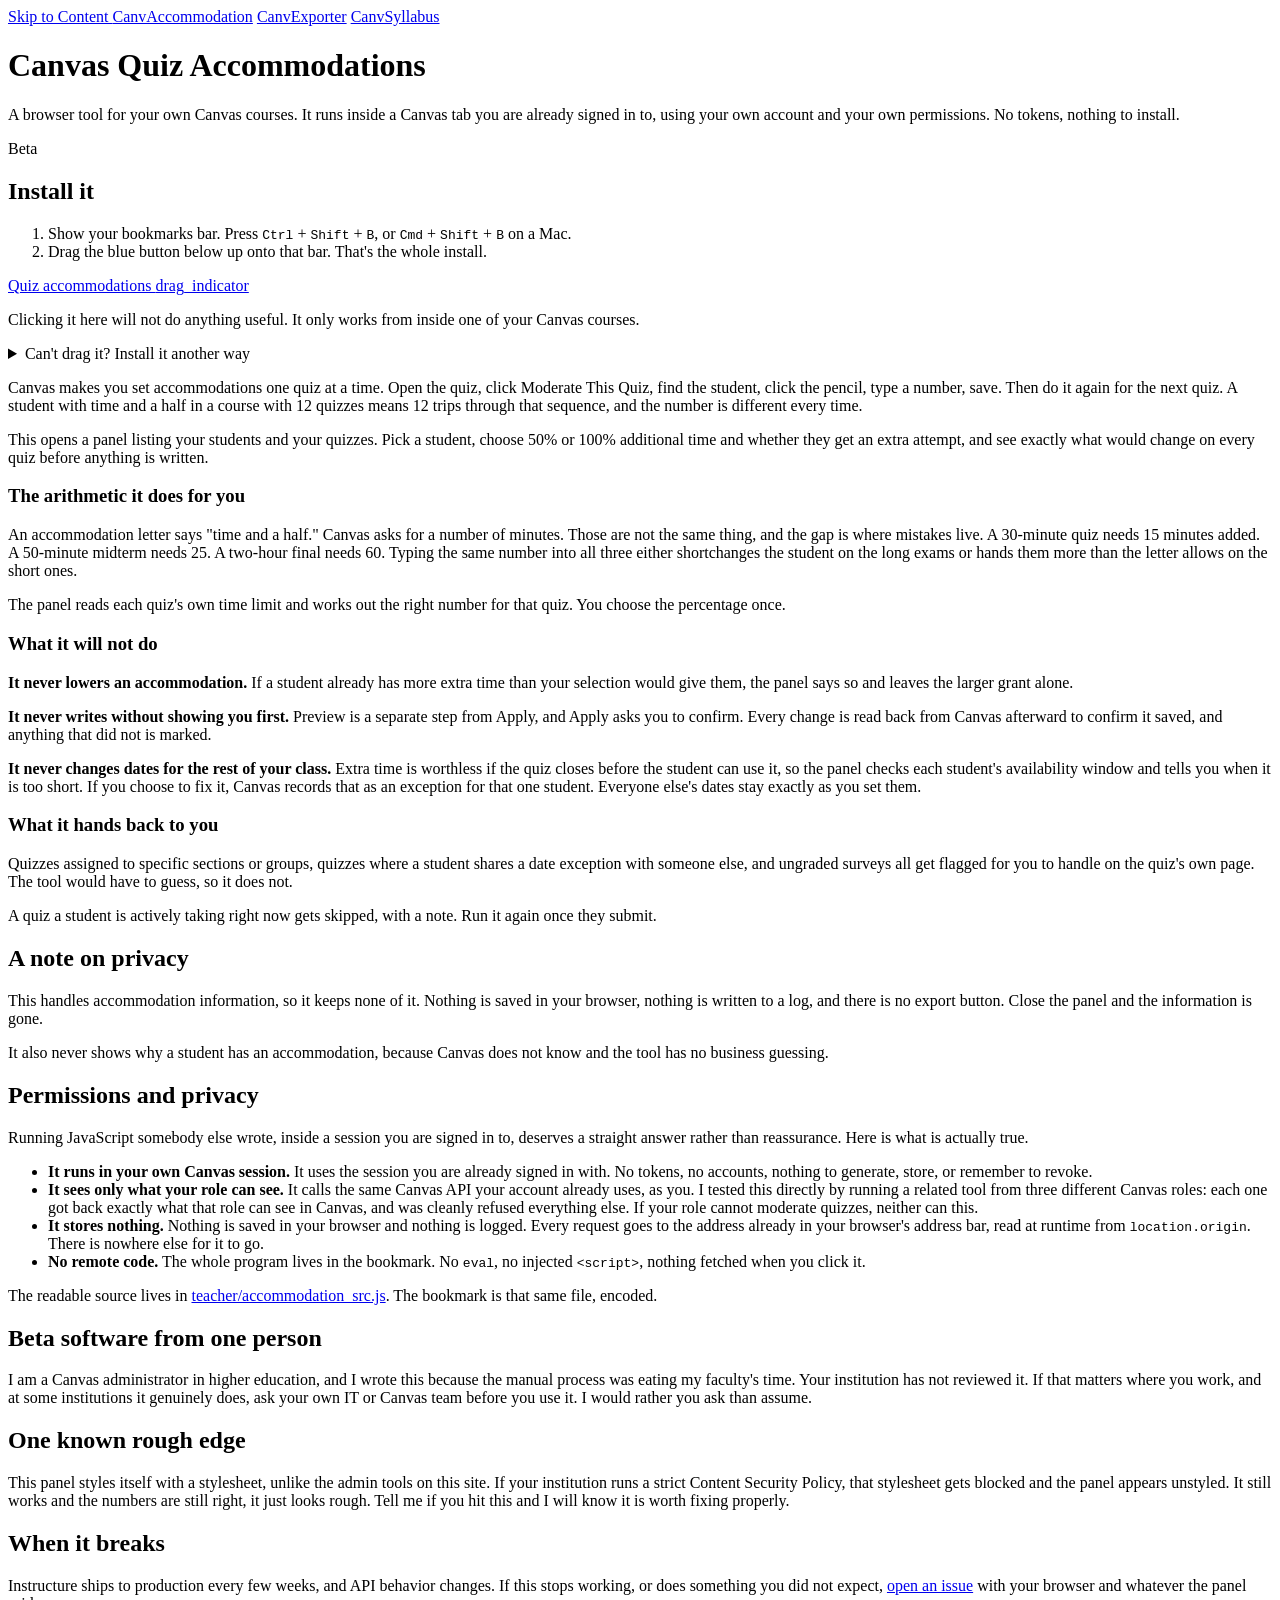
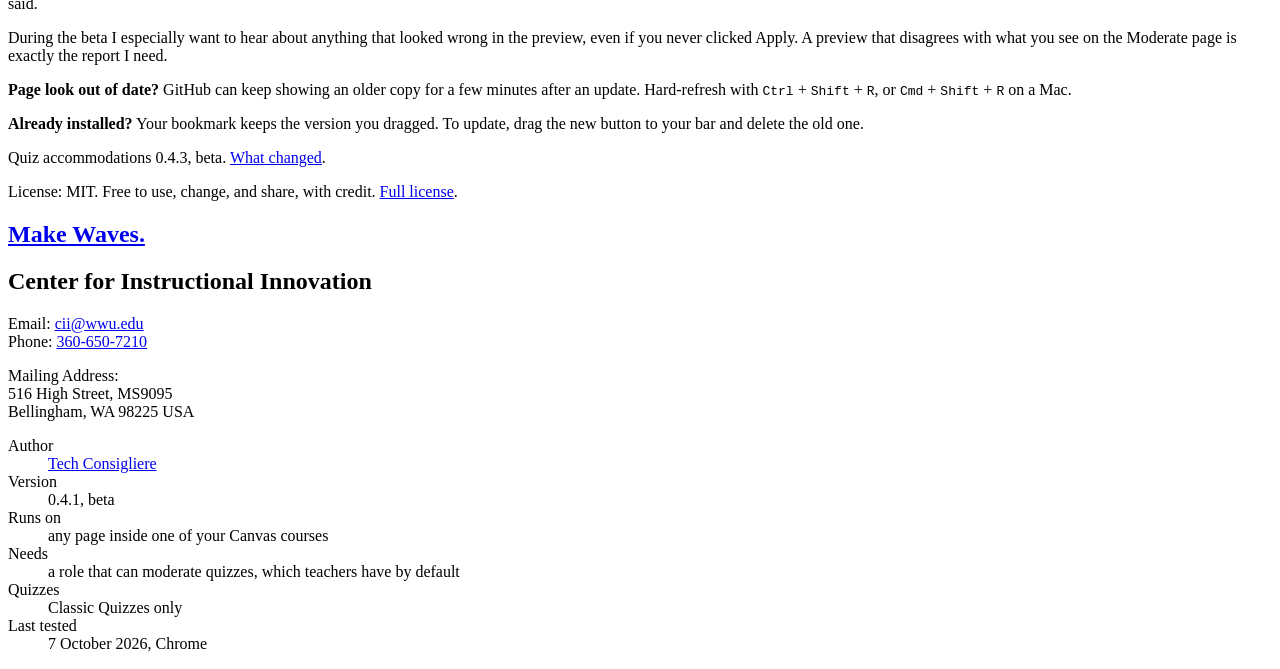
==== index.html @ b80ee455 "update draggable link styles" ====
<!doctype html>
<html lang="en">
<head>
  <meta charset="utf-8">
  <meta name="viewport" content="width=device-width, initial-scale=1">
  <title>Canvas quiz accommodations</title>
  <meta name="description" content="Small browser tools for your own Canvas courses. Your account, your permissions, no tokens, nothing to install.">
  
</head>
<body>
  <header>
    <a href="#main-content" class="skip-link"><span class="skip-link-text">Skip to Content </span></a>
    
    <wwu-header sitename="Canvas Tool" sitename-link='https://canvastools.wwu.edu'></wwu-header>
    <wwu-main-nav>      
      <a href="https://canvastools.wwu.edu/CanvAccomodation">CanvAccommodation</a>              
      <a href="https://canvastools.wwu.edu/Exporter">CanvExporter</a>          
      <a href="https://canvastools.wwu.edu/Syllabus">CanvSyllabus</a>     
    </wwu-main-nav>
  </header>
  
  <main id="main-content" class="page-content">
    <div class="region-wrapper">
      <div class="layout layout--onecol">
        <div class="layout__region layout__region--content">
          <h1 class="text-align-center">Canvas Quiz Accommodations</h1>
          <p>A browser tool for your own Canvas courses. It runs inside a Canvas tab you are already signed in to, using your own account and your own permissions. No tokens, nothing to install.</p>
          <div class="taxonomy-terms standard-margin--bottom"><span class="taxonomy-term">Beta</span></div>
          
          <h2>Install it</h2>
          
          <div class="lightest-blue-bg standard-padding double-margin--top" id="install">
            <ol>
              <li>Show your bookmarks bar. Press <kbd>Ctrl</kbd> + <kbd>Shift</kbd> + <kbd>B</kbd>, or <kbd>Cmd</kbd> + <kbd>Shift</kbd> + <kbd>B</kbd> on a Mac.</li>
              <li>Drag the blue button below up onto that bar. That's the whole install.</li>
            </ol>
            <!-- TC:BOOKMARKLET src="teacher/accommodation.bookmarklet.txt" label="Quiz accommodations" -->
            <a class="cta with-icon" href="javascript:/*%0A%20*%20Quiz%20Accommodations%20for%20Canvas%20Classic%20Quizzes,%20v0.4%0A%20*%20techconsigliere%0A%20*%0A%20*%20Run%20from%20any%20page%20inside%20a%20Canvas%20course.%20It%20uses%20the%20signed-in%20user%27s%20own%0A%20*%20session%20and%20permissions.%20It%20reads%20the%20course%27s%20quizzes,%20the%20student%20roster,%0A%20*%20existing%20quiz%20extensions,%20and%20date%20overrides;%20previews%20what%20the%20chosen%0A%20*%20accommodations%20would%20change;%20and,%20only%20after%20the%20instructor%20confirms,%20writes%0A%20*%20those%20changes%20to%20Canvas%20and%20re-reads%20them%20to%20verify.%0A%20*%0A%20*%20Extensions%20are%20only%20ever%20raised,%20never%20reduced%20or%20removed.%20Where%20a%20quiz%27s%0A%20*%20availability%20window%20is%20too%20short%20for%20a%20student%27s%20accommodated%20time,%20the%0A%20*%20instructor%20can%20opt%20in%20to%20an%20individual%20date%20override%20for%20that%20student;%20the%0A%20*%20quiz%27s%20dates%20for%20the%20rest%20of%20the%20class%20never%20change.%0A%20*%0A%20*%20It%20stores%20nothing%20in%20the%20browser%20and%20sends%20nothing%20anywhere%20except%20the%0A%20*%20Canvas%20host%20it%20runs%20on.%0A%20*%0A%20*%20v0.4%0A%20*%20%20-%20Roster%20includes%20invited%20students%20%28enrolled%20but%20not%20yet%20accepted%29,%20who%20are%0A%20*%20%20%20%20most%20of%20the%20roster%20in%20week%20one,%20which%20is%20exactly%20when%20accommodation%0A%20*%20%20%20%20letters%20arrive.%20Their%20rows%20are%20tagged.%0A%20*%20%20-%20A%20403%20from%20a%20tripped%20rate%20limiter%20no%20longer%20reports%20itself%20as%20a%0A%20*%20%20%20%20permissions%20problem.%20The%20tool%20backs%20off,%20retries,%20and%20says%20which%20it%20was.%0A%20*/%0A%28%28%29%20=%3E%20%7B%0A%20%20%27use%20strict%27;%0A%0A%20%20const%20TOOL_ID%20=%20%27qacc-tool%27;%0A%20%20const%20VERSION%20=%20%270.4.3%27;%0A%20%20const%20HOME%20=%20%27https://techconsigliere.github.io/CanvAccommodation/%27;%0A%20%20const%20CONCURRENCY%20=%203;%20%20%20%20%20%20%20%20//%20reads%20in%20flight%20at%20once%20while%20loading%0A%20%20const%20RATE_FLOOR%20=%20150;%20%20%20%20%20%20%20//%20pause%20briefly%20when%20X-Rate-Limit-Remaining%20drops%20below%20this%0A%20%20const%20RATE_RETRIES%20=%203;%20%20%20%20%20%20%20//%20retries%20after%20a%20rate-limit%20refusal%0A%20%20const%20RATE_BACKOFF%20=%202000;%20%20%20%20//%20ms,%20multiplied%20by%20the%20attempt%20number%0A%0A%20%20//%20Running%20the%20bookmarklet%20a%20second%20time%20closes%20the%20panel.%0A%20%20const%20alreadyOpen%20=%20document.getElementById%28TOOL_ID%29;%0A%20%20if%20%28alreadyOpen%29%20%7B%20alreadyOpen.remove%28%29;%20return;%20%7D%0A%0A%20%20const%20match%20=%20location.pathname.match%28/%5E%5C/courses%5C/%28%5Cd+%29/%29;%0A%20%20if%20%28!match%29%20%7B%0A%20%20%20%20alert%28%27Quiz%20Accommodations:%20open%20a%20page%20inside%20a%20Canvas%20course,%20then%20run%20it%20again.%27%29;%0A%20%20%20%20return;%0A%20%20%7D%0A%20%20const%20courseId%20=%20match%5B1%5D;%0A%20%20const%20previousFocus%20=%20document.activeElement;%0A%0A%20%20//%20The%20access%20center%27s%20criteria.%20Extra%20time%20is%20one%20choice;%20the%20extra%20attempt%20is%20independent.%0A%20%20const%20TIME_PRESETS%20=%20%7B%0A%20%20%20%20none:%20%7B%20label:%20%27No%20extra%20time%27,%20%20%20%20%20%20%20%20extra:%20%28%29%20=%3E%200%20%7D,%0A%20%20%20%20p50:%20%20%7B%20label:%20%2750%25%20additional%20time%27,%20%20extra:%20%28limit%29%20=%3E%20Math.ceil%28limit%20*%200.5%29%20%7D,%0A%20%20%20%20p100:%20%7B%20label:%20%27100%25%20additional%20time%27,%20extra:%20%28limit%29%20=%3E%20limit%20%7D,%0A%20%20%7D;%0A%0A%20%20const%20TYPE_LABELS%20=%20%7B%0A%20%20%20%20practice_quiz:%20%27Practice%20quiz%27,%0A%20%20%20%20graded_survey:%20%27Graded%20survey%27,%0A%20%20%20%20survey:%20%27Ungraded%20survey%27,%0A%20%20%7D;%0A%0A%20%20const%20ACTION_TEXT%20=%20%7B%0A%20%20%20%20write:%20%27would%20write%27,%0A%20%20%20%20ok:%20%27already%20set%27,%0A%20%20%20%20kept:%20%27larger%20existing%20grant%20kept%27,%0A%20%20%7D;%0A%0A%20%20//%20How%20the%20instructor%20can%20resolve%20a%20window%20that%27s%20too%20short,%20for%20one%20student%20only.%0A%20%20const%20DATE_FIX_LABELS%20=%20%7B%0A%20%20%20%20none:%20%27Leave%20dates%20as%20they%20are%27,%0A%20%20%20%20extend:%20%27Extend%20%22Available%20until%22%20for%20this%20student%27,%0A%20%20%20%20earlier:%20%27Open%20earlier%20for%20this%20student%27,%0A%20%20%7D;%0A%0A%20%20//%20API%20field%20name%20-%3E%20our%20quiz/date%20property%20name.%0A%20%20const%20DATE_FIELDS%20=%20%7B%20unlock_at:%20%27unlockAt%27,%20due_at:%20%27dueAt%27,%20lock_at:%20%27lockAt%27%20%7D;%0A%0A%20%20const%20RATE_MESSAGE%20=%20%27Canvas%20is%20rate%20limiting%20these%20requests,%20which%20is%20a%20throttle,%20not%20a%20%27%20+%0A%20%20%20%20%27permissions%20problem.%20Wait%20a%20minute%20and%20run%20it%20again.%27;%0A%0A%20%20//%20Becomes%20true%20once%20Canvas%20has%20shown%20us%20an%20extension%20for%20a%20student%20who%20hasn%27t%0A%20%20//%20started%20a%20quiz%20%28a%20%22settings_only%22%20quiz%20submission%29.%20Until%20then%20we%20can%27t%20be%0A%20%20//%20sure%20the%20extension%20list%20includes%20them,%20which%20matters%20for%20the%20never-reduce%20rule.%0A%20%20let%20settingsOnlyConfirmed%20=%20false;%0A%0A%20%20/*%20----------------%20Canvas%20API%20----------------%20*/%0A%0A%20%20class%20ApiError%20extends%20Error%20%7B%0A%20%20%20%20constructor%28status,%20detail,%20rateLimited%20=%20false%29%20%7B%0A%20%20%20%20%20%20super%28%60Canvas%20returned%20$%7Bstatus%7D$%7Bdetail%20?%20%60:%20$%7Bdetail%7D%60%20:%20%27%27%7D%60%29;%0A%20%20%20%20%20%20this.status%20=%20status;%0A%20%20%20%20%20%20this.rateLimited%20=%20rateLimited;%0A%20%20%20%20%7D%0A%20%20%7D%0A%0A%20%20const%20sleep%20=%20%28ms%29%20=%3E%20new%20Promise%28%28resolve%29%20=%3E%20setTimeout%28resolve,%20ms%29%29;%0A%0A%20%20//%20Session-authenticated%20Canvas%20responses%20may%20start%20with%20%22while%281%29;%22%20as%0A%20%20//%20JSON-hijacking%20protection,%20so%20strip%20it%20before%20parsing%20instead%20of%20res.json%28%29.%0A%20%20const%20parseCanvasJson%20=%20%28text%29%20=%3E%20JSON.parse%28text.replace%28/%5Ewhile%5C%281%5C%29;/,%20%27%27%29%29;%0A%0A%20%20function%20firstErrors%28body%29%20%7B%0A%20%20%20%20const%20errs%20=%20body%20%26%26%20body.errors;%0A%20%20%20%20if%20%28Array.isArray%28errs%29%29%20return%20errs.map%28%28e%29%20=%3E%20e.message%20%7C%7C%20String%28e%29%29.join%28%27;%20%27%29;%0A%20%20%20%20if%20%28errs%20%26%26%20typeof%20errs%20===%20%27object%27%29%20%7B%0A%20%20%20%20%20%20return%20Object.values%28errs%29.flat%28%29.map%28%28e%29%20=%3E%20e.message%20%7C%7C%20String%28e%29%29.join%28%27;%20%27%29;%0A%20%20%20%20%7D%0A%20%20%20%20return%20%28body%20%26%26%20body.message%29%20%7C%7C%20%27%27;%0A%20%20%7D%0A%0A%20%20//%20Canvas%20answers%20a%20tripped%20rate%20limiter%20with%20403%20and%20a%20body%20that%20names%20it,%0A%20%20//%20which%20is%20indistinguishable%20from%20a%20permissions%20refusal%20unless%20you%20read%20the%0A%20%20//%20body.%20Telling%20a%20teacher%20they%20lack%20rights%20they%20actually%20hold%20sends%20them%20to%0A%20%20//%20the%20help%20desk%20with%20the%20wrong%20diagnosis,%20so%20check,%20back%20off,%20and%20retry.%20A%0A%20%20//%20throttled%20request%20is%20refused%20at%20the%20gate%20and%20never%20processed,%20so%20retrying%0A%20%20//%20it%20cannot%20double-apply%20a%20write.%0A%20%20async%20function%20request%28url,%20init%29%20%7B%0A%20%20%20%20for%20%28let%20attempt%20=%200;%20;%20attempt++%29%20%7B%0A%20%20%20%20%20%20const%20res%20=%20await%20fetch%28url,%20init%29;%0A%20%20%20%20%20%20if%20%28res.ok%29%20return%20res;%0A%0A%20%20%20%20%20%20const%20text%20=%20await%20res.text%28%29;%0A%20%20%20%20%20%20const%20limited%20=%20res.status%20===%20403%20%26%26%20/rate%20limit%20exceeded/i.test%28text%29;%0A%20%20%20%20%20%20if%20%28limited%20%26%26%20attempt%20%3C%20RATE_RETRIES%29%20%7B%0A%20%20%20%20%20%20%20%20await%20sleep%28RATE_BACKOFF%20*%20%28attempt%20+%201%29%29;%0A%20%20%20%20%20%20%20%20continue;%0A%20%20%20%20%20%20%7D%0A%20%20%20%20%20%20let%20detail%20=%20%27%27;%0A%20%20%20%20%20%20if%20%28limited%29%20%7B%0A%20%20%20%20%20%20%20%20detail%20=%20%27rate%20limit%20exceeded%27;%0A%20%20%20%20%20%20%7D%20else%20%7B%0A%20%20%20%20%20%20%20%20try%20%7B%20detail%20=%20firstErrors%28parseCanvasJson%28text%29%29;%20%7D%20catch%20%7B%20/*%20keep%20status%20only%20*/%20%7D%0A%20%20%20%20%20%20%7D%0A%20%20%20%20%20%20throw%20new%20ApiError%28res.status,%20detail,%20limited%29;%0A%20%20%20%20%7D%0A%20%20%7D%0A%0A%20%20//%20Canvas%20paginates%20with%20an%20RFC%205988%20Link%20header;%20follow%20rel=%22next%22%20until%20it%27s%20gone.%0A%20%20function%20nextLink%28header%29%20%7B%0A%20%20%20%20if%20%28!header%29%20return%20null;%0A%20%20%20%20for%20%28const%20part%20of%20header.split%28%27,%27%29%29%20%7B%0A%20%20%20%20%20%20const%20m%20=%20part.match%28/%3C%28%5B%5E%3E%5D+%29%3E;%5Cs*rel=%22next%22/%29;%0A%20%20%20%20%20%20if%20%28m%29%20return%20m%5B1%5D;%0A%20%20%20%20%7D%0A%20%20%20%20return%20null;%0A%20%20%7D%0A%0A%20%20async%20function%20getAll%28path,%20unwrap%20=%20%28body%29%20=%3E%20body%29%20%7B%0A%20%20%20%20let%20url%20=%20path%20+%20%28path.includes%28%27?%27%29%20?%20%27%26%27%20:%20%27?%27%29%20+%20%27per_page=100%27;%0A%20%20%20%20const%20items%20=%20%5B%5D;%0A%20%20%20%20while%20%28url%29%20%7B%0A%20%20%20%20%20%20const%20res%20=%20await%20request%28url,%20%7B%0A%20%20%20%20%20%20%20%20credentials:%20%27same-origin%27,%0A%20%20%20%20%20%20%20%20cache:%20%27no-store%27,%20%20//%20verification%20reads%20must%20come%20from%20Canvas,%20never%20the%20browser%20cache%0A%20%20%20%20%20%20%20%20headers:%20%7B%20Accept:%20%27application/json%27%20%7D,%0A%20%20%20%20%20%20%7D%29;%0A%20%20%20%20%20%20items.push%28...unwrap%28parseCanvasJson%28await%20res.text%28%29%29%29%29;%0A%20%20%20%20%20%20const%20remaining%20=%20Number%28res.headers.get%28%27X-Rate-Limit-Remaining%27%29%29;%0A%20%20%20%20%20%20if%20%28remaining%20%26%26%20remaining%20%3C%20RATE_FLOOR%29%20await%20sleep%281000%29;%0A%20%20%20%20%20%20url%20=%20nextLink%28res.headers.get%28%27Link%27%29%29;%0A%20%20%20%20%7D%0A%20%20%20%20return%20items;%0A%20%20%7D%0A%0A%20%20async%20function%20readSubmissions%28quizId%29%20%7B%0A%20%20%20%20const%20subs%20=%20await%20getAll%28%0A%20%20%20%20%20%20%60/api/v1/courses/$%7BcourseId%7D/quizzes/$%7BquizId%7D/submissions%60,%0A%20%20%20%20%20%20%28body%29%20=%3E%20body.quiz_submissions%20%7C%7C%20%5B%5D%0A%20%20%20%20%29;%0A%20%20%20%20const%20byUser%20=%20new%20Map%28%29;%0A%20%20%20%20for%20%28const%20s%20of%20subs%29%20%7B%0A%20%20%20%20%20%20byUser.set%28s.user_id,%20s%29;%0A%20%20%20%20%20%20if%20%28s.workflow_state%20===%20%27settings_only%27%29%20settingsOnlyConfirmed%20=%20true;%0A%20%20%20%20%7D%0A%20%20%20%20return%20byUser;%0A%20%20%7D%0A%0A%20%20const%20readOverrides%20=%20%28assignmentId%29%20=%3E%0A%20%20%20%20getAll%28%60/api/v1/courses/$%7BcourseId%7D/assignments/$%7BassignmentId%7D/overrides%60%29;%0A%0A%20%20//%20Canvas%20puts%20the%20CSRF%20token%20in%20a%20cookie;%20state-changing%20requests%20must%20echo%20it%0A%20%20//%20back%20in%20a%20header.%20URL-decode%20it%20first,%20since%20the%20cookie%20value%20is%20encoded.%0A%20%20function%20csrfToken%28%29%20%7B%0A%20%20%20%20const%20m%20=%20document.cookie.match%28/%28?:%5E%7C;%5Cs*%29_csrf_token=%28%5B%5E;%5D+%29/%29;%0A%20%20%20%20return%20m%20?%20decodeURIComponent%28m%5B1%5D%29%20:%20null;%0A%20%20%7D%0A%0A%20%20async%20function%20send%28method,%20path,%20body,%20token%29%20%7B%0A%20%20%20%20await%20request%28path,%20%7B%0A%20%20%20%20%20%20method,%0A%20%20%20%20%20%20credentials:%20%27same-origin%27,%0A%20%20%20%20%20%20headers:%20%7B%0A%20%20%20%20%20%20%20%20%27Content-Type%27:%20%27application/json%27,%0A%20%20%20%20%20%20%20%20Accept:%20%27application/json%27,%0A%20%20%20%20%20%20%20%20%27X-CSRF-Token%27:%20token,%0A%20%20%20%20%20%20%7D,%0A%20%20%20%20%20%20body:%20JSON.stringify%28body%29,%0A%20%20%20%20%7D%29;%0A%20%20%7D%0A%0A%20%20//%20One%20sentence%20naming%20why%20Canvas%20refused,%20for%20a%20failure%20that%20should%20stop%20the%20run.%0A%20%20function%20refusalMessage%28err,%20action,%20permission%29%20%7B%0A%20%20%20%20if%20%28err.rateLimited%29%20return%20%60Stopped.%20$%7BRATE_MESSAGE%7D%20Nothing%20further%20was%20written.%60;%0A%20%20%20%20if%20%28err.status%20===%20401%20%7C%7C%20err.status%20===%20403%29%20%7B%0A%20%20%20%20%20%20return%20%60Stopped.%20Canvas%20denied%20the%20$%7Baction%7D;%20you%20need%20permission%20to%20$%7Bpermission%7D%20in%20this%20course.%60;%0A%20%20%20%20%7D%0A%20%20%20%20return%20null;%0A%20%20%7D%0A%0A%20%20//%20Run%20fn%20over%20items%20with%20at%20most%20%60limit%60%20calls%20in%20flight.%0A%20%20async%20function%20mapPool%28items,%20limit,%20fn%29%20%7B%0A%20%20%20%20const%20results%20=%20new%20Array%28items.length%29;%0A%20%20%20%20let%20next%20=%200;%0A%20%20%20%20const%20worker%20=%20async%20%28%29%20=%3E%20%7B%0A%20%20%20%20%20%20while%20%28next%20%3C%20items.length%29%20%7B%0A%20%20%20%20%20%20%20%20const%20i%20=%20next++;%20%20//%20safe%20without%20a%20lock:%20JS%20runs%20this%20line%20atomically%20between%20awaits%0A%20%20%20%20%20%20%20%20results%5Bi%5D%20=%20await%20fn%28items%5Bi%5D,%20i%29;%0A%20%20%20%20%20%20%7D%0A%20%20%20%20%7D;%0A%20%20%20%20await%20Promise.all%28Array.from%28%7B%20length:%20Math.min%28limit,%20items.length%29%20%7D,%20worker%29%29;%0A%20%20%20%20return%20results;%0A%20%20%7D%0A%0A%20%20const%20toDate%20=%20%28v%29%20=%3E%20%28v%20?%20new%20Date%28v%29%20:%20null%29;%0A%0A%20%20async%20function%20loadCourse%28report%29%20%7B%0A%20%20%20%20report%28%27Loading%20quizzes%E2%80%A6%27%29;%0A%20%20%20%20const%20rawQuizzes%20=%20await%20getAll%28%60/api/v1/courses/$%7BcourseId%7D/quizzes%60%29;%0A%0A%20%20%20%20report%28%27Loading%20the%20student%20roster%E2%80%A6%27%29;%0A%20%20%20%20//%20type%5B%5D=StudentEnrollment%20leaves%20out%20the%20Student%20View%20test%20student.%0A%20%20%20%20//%20Invited%20students%20are%20enrolled%20but%20haven%27t%20accepted%20or%20logged%20in%20yet.%20They%0A%20%20%20%20//%20are%20most%20of%20the%20roster%20in%20week%20one,%20which%20is%20when%20accommodation%20letters%0A%20%20%20%20//%20arrive,%20so%20leaving%20them%20out%20hides%20exactly%20the%20students%20this%20tool%20exists%20for.%0A%20%20%20%20const%20enrollments%20=%20await%20getAll%28%0A%20%20%20%20%20%20%60/api/v1/courses/$%7BcourseId%7D/enrollments%60%20+%0A%20%20%20%20%20%20%60?type%5B%5D=StudentEnrollment%26state%5B%5D=active%26state%5B%5D=invited%60%0A%20%20%20%20%29;%0A%20%20%20%20//%20A%20student%20in%20two%20cross-listed%20sections%20has%20two%20enrollments;%20keep%20one%20row%0A%20%20%20%20//%20per%20person,%20and%20treat%20them%20as%20active%20if%20any%20one%20enrollment%20is%20active.%0A%20%20%20%20const%20students%20=%20new%20Map%28%29;%0A%20%20%20%20for%20%28const%20e%20of%20enrollments%29%20%7B%0A%20%20%20%20%20%20const%20invited%20=%20e.enrollment_state%20===%20%27invited%27;%0A%20%20%20%20%20%20const%20existing%20=%20students.get%28e.user_id%29;%0A%20%20%20%20%20%20if%20%28!existing%29%20%7B%0A%20%20%20%20%20%20%20%20students.set%28e.user_id,%20%7B%0A%20%20%20%20%20%20%20%20%20%20id:%20e.user_id,%0A%20%20%20%20%20%20%20%20%20%20name:%20e.user?.sortable_name%20%7C%7C%20e.user?.name%20%7C%7C%20%60User%20$%7Be.user_id%7D%60,%0A%20%20%20%20%20%20%20%20%20%20invited,%0A%20%20%20%20%20%20%20%20%7D%29;%0A%20%20%20%20%20%20%7D%20else%20if%20%28existing.invited%20%26%26%20!invited%29%20%7B%0A%20%20%20%20%20%20%20%20existing.invited%20=%20false;%0A%20%20%20%20%20%20%7D%0A%20%20%20%20%7D%0A%0A%20%20%20%20let%20read%20=%200;%0A%20%20%20%20const%20loaded%20=%20await%20mapPool%28rawQuizzes,%20CONCURRENCY,%20async%20%28q%29%20=%3E%20%7B%0A%20%20%20%20%20%20const%20subs%20=%20await%20readSubmissions%28q.id%29;%0A%20%20%20%20%20%20//%20Ungraded%20quizzes%20have%20no%20assignment,%20so%20they%20have%20no%20overrides%20to%20read.%0A%20%20%20%20%20%20const%20overrides%20=%20q.assignment_id%20?%20await%20readOverrides%28q.assignment_id%29%20:%20%5B%5D;%0A%20%20%20%20%20%20report%28%60Reading%20existing%20extensions%20and%20dates:%20quiz%20$%7B++read%7D%20of%20$%7BrawQuizzes.length%7D%E2%80%A6%60%29;%0A%20%20%20%20%20%20return%20%7B%20subs,%20overrides%20%7D;%0A%20%20%20%20%7D%29;%0A%0A%20%20%20%20const%20quizzes%20=%20rawQuizzes.map%28%28q,%20i%29%20=%3E%20%28%7B%0A%20%20%20%20%20%20id:%20q.id,%0A%20%20%20%20%20%20title:%20q.title,%0A%20%20%20%20%20%20url:%20q.html_url,%0A%20%20%20%20%20%20assignmentId:%20q.assignment_id%20%7C%7C%20null,%0A%20%20%20%20%20%20timeLimit:%20q.time_limit%20%7C%7C%200,%20%20//%20null%20or%200%20means%20untimed%0A%20%20%20%20%20%20attempts:%20q.allowed_attempts,%20%20//%20-1%20means%20unlimited%0A%20%20%20%20%20%20unlockAt:%20toDate%28q.unlock_at%29,%20//%20for%20an%20instructor,%20these%20are%20the%20class-wide%20dates%0A%20%20%20%20%20%20dueAt:%20toDate%28q.due_at%29,%0A%20%20%20%20%20%20lockAt:%20toDate%28q.lock_at%29,%0A%20%20%20%20%20%20onlyOverrides:%20Boolean%28q.only_visible_to_overrides%29,%0A%20%20%20%20%20%20published:%20q.published,%0A%20%20%20%20%20%20type:%20q.quiz_type,%20%20%20%20%20%20%20%20%20%20%20%20%20//%20assignment,%20practice_quiz,%20graded_survey,%20survey%0A%20%20%20%20%20%20subs:%20loaded%5Bi%5D.subs,%20%20%20%20%20%20%20%20%20%20//%20Map%20of%20user_id%20-%3E%20quiz%20submission%0A%20%20%20%20%20%20overrides:%20loaded%5Bi%5D.overrides,%0A%20%20%20%20%7D%29%29;%0A%0A%20%20%20%20return%20%7B%0A%20%20%20%20%20%20quizzes,%0A%20%20%20%20%20%20students:%20%5B...students.values%28%29%5D.sort%28%28a,%20b%29%20=%3E%20a.name.localeCompare%28b.name%29%29,%0A%20%20%20%20%7D;%0A%20%20%7D%0A%0A%20%20/*%20----------------%20Dates%20----------------%20*/%0A%0A%20%20//%20An%20override%20only%20carries%20the%20date%20fields%20it%20actually%20changes;%20Canvas%20leaves%0A%20%20//%20the%20others%20out%20of%20the%20JSON,%20and%20the%20student%20inherits%20the%20quiz%27s%20own%20date.%0A%20%20//%20So%20a%20missing%20key%20means%20%22inherit,%22%20while%20a%20key%20present%20with%20null%20means%0A%20%20//%20%22this%20student%20has%20no%20such%20date.%22%0A%20%20function%20effectiveDates%28quiz,%20override%29%20%7B%0A%20%20%20%20const%20dates%20=%20%7B%7D;%0A%20%20%20%20for%20%28const%20%5Bfield,%20prop%5D%20of%20Object.entries%28DATE_FIELDS%29%29%20%7B%0A%20%20%20%20%20%20dates%5Bprop%5D%20=%20override%20%26%26%20field%20in%20override%20?%20toDate%28override%5Bfield%5D%29%20:%20quiz%5Bprop%5D;%0A%20%20%20%20%7D%0A%20%20%20%20return%20dates;%0A%20%20%7D%0A%0A%20%20//%20Which%20dates%20apply%20to%20this%20student,%20and%20whether%20the%20tool%20can%20safely%20change%0A%20%20//%20them.%20Anything%20it%20can%27t%20reason%20about%20precisely%20goes%20to%20the%20instructor.%0A%20%20function%20dateContext%28quiz,%20overrides,%20studentId%29%20%7B%0A%20%20%20%20const%20base%20=%20effectiveDates%28quiz,%20null%29;%0A%20%20%20%20if%20%28!quiz.assignmentId%29%20%7B%0A%20%20%20%20%20%20return%20%7B%20manual:%20%27Ungraded%20quiz:%20adjust%20dates%20on%20the%20quiz%20edit%20page.%27,%20dates:%20base%20%7D;%0A%20%20%20%20%7D%0A%20%20%20%20if%20%28quiz.onlyOverrides%29%20%7B%0A%20%20%20%20%20%20return%20%7B%20manual:%20%27Quiz%20is%20assigned%20only%20to%20specific%20students%20or%20sections:%20adjust%20on%20the%20quiz%20edit%20page.%27,%20dates:%20base%20%7D;%0A%20%20%20%20%7D%0A%20%20%20%20if%20%28overrides.some%28%28o%29%20=%3E%20o.course_section_id%20%7C%7C%20o.group_id%29%29%20%7B%0A%20%20%20%20%20%20return%20%7B%20manual:%20%27Quiz%20has%20section%20or%20group%20dates:%20adjust%20on%20the%20quiz%20edit%20page.%27,%20dates:%20base%20%7D;%0A%20%20%20%20%7D%0A%20%20%20%20const%20mine%20=%20overrides.find%28%28o%29%20=%3E%20%28o.student_ids%20%7C%7C%20%5B%5D%29.includes%28studentId%29%29;%0A%20%20%20%20if%20%28mine%20%26%26%20mine.student_ids.length%20%3E%201%29%20%7B%0A%20%20%20%20%20%20return%20%7B%0A%20%20%20%20%20%20%20%20manual:%20%27Student%20shares%20an%20individual%20date%20override%20with%20other%20students:%20adjust%20on%20the%20quiz%20edit%20page.%27,%0A%20%20%20%20%20%20%20%20dates:%20effectiveDates%28quiz,%20mine%29,%0A%20%20%20%20%20%20%7D;%0A%20%20%20%20%7D%0A%20%20%20%20return%20%7B%20override:%20mine%20%7C%7C%20null,%20dates:%20effectiveDates%28quiz,%20mine%29%20%7D;%0A%20%20%7D%0A%0A%20%20const%20sameTime%20=%20%28a,%20b%29%20=%3E%20%28!a%20%26%26%20!b%29%20%7C%7C%20%28a%20%26%26%20b%20%26%26%20Math.abs%28a%20-%20b%29%20%3C%201000%29;%0A%0A%20%20function%20sameOverride%28a,%20b%29%20%7B%0A%20%20%20%20if%20%28!a%20%7C%7C%20!b%29%20return%20!a%20%26%26%20!b;%0A%20%20%20%20return%20a.id%20===%20b.id%20%26%26%0A%20%20%20%20%20%20Object.keys%28DATE_FIELDS%29.every%28%28f%29%20=%3E%20%28f%20in%20a%29%20===%20%28f%20in%20b%29%20%26%26%20sameTime%28toDate%28a%5Bf%5D%29,%20toDate%28b%5Bf%5D%29%29%29;%0A%20%20%7D%0A%0A%20%20//%20The%20dates%20that%20move%20for%20a%20fix.%20applyDateFix%20fills%20in%20the%20rest.%0A%20%20function%20fixDates%28mode,%20dates,%20shortfall%29%20%7B%0A%20%20%20%20const%20ms%20=%20shortfall%20*%2060000;%0A%20%20%20%20if%20%28mode%20===%20%27extend%27%29%20%7B%0A%20%20%20%20%20%20//%20Move%20%22Available%20until%22%20later,%20and%20the%20due%20date%20with%20it%20so%20the%20extended%0A%20%20%20%20%20%20//%20finish%20isn%27t%20marked%20late.%0A%20%20%20%20%20%20const%20fields%20=%20%7B%20lock_at:%20new%20Date%28dates.lockAt.getTime%28%29%20+%20ms%29%20%7D;%0A%20%20%20%20%20%20if%20%28dates.dueAt%29%20fields.due_at%20=%20new%20Date%28dates.dueAt.getTime%28%29%20+%20ms%29;%0A%20%20%20%20%20%20return%20fields;%0A%20%20%20%20%7D%0A%20%20%20%20if%20%28mode%20===%20%27earlier%27%29%20return%20%7B%20unlock_at:%20new%20Date%28dates.unlockAt.getTime%28%29%20-%20ms%29%20%7D;%0A%20%20%20%20return%20%7B%7D;%0A%20%20%7D%0A%0A%20%20/*%20----------------%20Inference%20and%20planning%20----------------%20*/%0A%0A%20%20const%20extOf%20=%20%28sub%29%20=%3E%20%28%7B%20time:%20sub?.extra_time%20%7C%7C%200,%20attempts:%20sub?.extra_attempts%20%7C%7C%200%20%7D%29;%0A%0A%20%20//%20Work%20out%20which%20criteria%20a%20student%27s%20existing%20extensions%20already%20reflect,%0A%20%20//%20so%20reruns%20open%20with%20accommodated%20students%20pre-selected.%0A%20%20function%20infer%28student,%20quizzes%29%20%7B%0A%20%20%20%20const%20result%20=%20%7B%20time:%20%27none%27,%20attempt:%20false,%20custom:%20false,%20notes:%20%5B%5D%20%7D;%0A%0A%20%20%20%20const%20timed%20=%20quizzes.filter%28%28q%29%20=%3E%20q.timeLimit%20%3E%200%29;%0A%20%20%20%20const%20granted%20=%20timed%0A%20%20%20%20%20%20.map%28%28q%29%20=%3E%20%28%7B%20q,%20extra:%20extOf%28q.subs.get%28student.id%29%29.time%20%7D%29%29%0A%20%20%20%20%20%20.filter%28%28g%29%20=%3E%20g.extra%20%3E%200%29;%0A%20%20%20%20if%20%28granted.length%29%20%7B%0A%20%20%20%20%20%20const%20fits%20=%20%5B%27p50%27,%20%27p100%27%5D.filter%28%28key%29%20=%3E%0A%20%20%20%20%20%20%20%20granted.every%28%28g%29%20=%3E%20g.extra%20===%20TIME_PRESETS%5Bkey%5D.extra%28g.q.timeLimit%29%29%29;%0A%20%20%20%20%20%20if%20%28fits.length%20===%201%29%20%7B%0A%20%20%20%20%20%20%20%20result.time%20=%20fits%5B0%5D;%0A%20%20%20%20%20%20%20%20result.notes.push%28%0A%20%20%20%20%20%20%20%20%20%20%60$%7BTIME_PRESETS%5Bfits%5B0%5D%5D.label%7D%20on%20$%7Bgranted.length%7D%20of%20$%7Btimed.length%7D%20timed%20quizzes%60%29;%0A%20%20%20%20%20%20%7D%20else%20%7B%0A%20%20%20%20%20%20%20%20result.custom%20=%20true;%0A%20%20%20%20%20%20%20%20result.notes.push%28%60Extra%20time%20on%20$%7Bgranted.length%7D%20quizzes%20doesn%27t%20match%20one%20preset%60%29;%0A%20%20%20%20%20%20%7D%0A%20%20%20%20%7D%0A%0A%20%20%20%20const%20limited%20=%20quizzes.filter%28%28q%29%20=%3E%20q.attempts%20%3E%200%29;%0A%20%20%20%20const%20extraAttempts%20=%20limited%0A%20%20%20%20%20%20.map%28%28q%29%20=%3E%20extOf%28q.subs.get%28student.id%29%29.attempts%29%0A%20%20%20%20%20%20.filter%28%28n%29%20=%3E%20n%20%3E%200%29;%0A%20%20%20%20if%20%28extraAttempts.length%29%20%7B%0A%20%20%20%20%20%20if%20%28extraAttempts.every%28%28n%29%20=%3E%20n%20===%201%29%29%20%7B%0A%20%20%20%20%20%20%20%20result.attempt%20=%20true;%0A%20%20%20%20%20%20%20%20result.notes.push%28%0A%20%20%20%20%20%20%20%20%20%20%60One%20extra%20attempt%20on%20$%7BextraAttempts.length%7D%20of%20$%7Blimited.length%7D%20limited-attempt%20quizzes%60%29;%0A%20%20%20%20%20%20%7D%20else%20%7B%0A%20%20%20%20%20%20%20%20result.custom%20=%20true;%0A%20%20%20%20%20%20%20%20result.notes.push%28%27Has%20extra%20attempts%20other%20than%20one%27%29;%0A%20%20%20%20%20%20%7D%0A%20%20%20%20%7D%0A%20%20%20%20return%20result;%0A%20%20%7D%0A%0A%20%20const%20compare%20=%20%28current,%20target%29%20=%3E%0A%20%20%20%20current%20===%20target%20?%20%27ok%27%20:%20current%20%3E%20target%20?%20%27kept%27%20:%20%27write%27;%0A%0A%20%20//%20Compare%20one%20student%27s%20chosen%20criteria%20with%20what%20one%20quiz%20already%20has.%0A%20%20//%20Never%20plans%20a%20reduction:%20a%20larger%20existing%20grant%20is%20reported%20as%20kept.%0A%20%20function%20planCell%28quiz,%20student,%20choice,%20now%29%20%7B%0A%20%20%20%20const%20sub%20=%20quiz.subs.get%28student.id%29;%0A%20%20%20%20const%20before%20=%20extOf%28sub%29;%0A%20%20%20%20const%20ctx%20=%20dateContext%28quiz,%20quiz.overrides,%20student.id%29;%0A%20%20%20%20const%20cell%20=%20%7B%0A%20%20%20%20%20%20before,%20hadSub:%20Boolean%28sub%29,%20fields:%20%7B%7D,%20ctx,%0A%20%20%20%20%20%20time:%20null,%20attempt:%20null,%20startBy:%20null,%20dateIssue:%20null,%20warnings:%20%5B%5D,%0A%20%20%20%20%7D;%0A%0A%20%20%20%20if%20%28choice.time%20!==%20%27none%27%20%26%26%20quiz.timeLimit%20%3E%200%29%20%7B%0A%20%20%20%20%20%20const%20target%20=%20TIME_PRESETS%5Bchoice.time%5D.extra%28quiz.timeLimit%29;%0A%20%20%20%20%20%20cell.time%20=%20%7B%20current:%20before.time,%20target,%20action:%20compare%28before.time,%20target%29%20%7D;%0A%20%20%20%20%20%20if%20%28cell.time.action%20===%20%27write%27%29%20cell.fields.extra_time%20=%20target;%0A%0A%20%20%20%20%20%20//%20%22Available%20until%22%20cuts%20off%20extra%20time,%20so%20check%20the%20student%27s%20own%20window.%0A%20%20%20%20%20%20const%20%7B%20unlockAt,%20lockAt%20%7D%20=%20ctx.dates;%0A%20%20%20%20%20%20const%20needed%20=%20quiz.timeLimit%20+%20Math.max%28before.time,%20target%29;%0A%20%20%20%20%20%20if%20%28lockAt%29%20%7B%0A%20%20%20%20%20%20%20%20cell.startBy%20=%20new%20Date%28lockAt.getTime%28%29%20-%20needed%20*%2060000%29;%0A%20%20%20%20%20%20%20%20const%20windowMin%20=%20unlockAt%20?%20%28lockAt%20-%20unlockAt%29%20/%2060000%20:%20Infinity;%0A%20%20%20%20%20%20%20%20if%20%28windowMin%20%3C%20needed%29%20%7B%0A%20%20%20%20%20%20%20%20%20%20//%20Round%20up:%20a%20window%20ending%20at%2011:59:59%20is%20a%20few%20seconds%20short%20of%20a%20whole%20minute.%0A%20%20%20%20%20%20%20%20%20%20cell.dateIssue%20=%20%7B%20needed,%20windowMin:%20Math.floor%28windowMin%29,%20shortfall:%20Math.ceil%28needed%20-%20windowMin%29%20%7D;%0A%20%20%20%20%20%20%20%20%7D%20else%20if%20%28lockAt%20%3E%20now%20%26%26%20cell.startBy%20%3C%20now%29%20%7B%0A%20%20%20%20%20%20%20%20%20%20cell.warnings.push%28%27Too%20late%20now%20to%20start%20and%20still%20get%20the%20full%20accommodated%20time%27%29;%0A%20%20%20%20%20%20%20%20%7D%0A%20%20%20%20%20%20%7D%0A%20%20%20%20%7D%0A%0A%20%20%20%20if%20%28choice.attempt%20%26%26%20quiz.attempts%20%3E%200%29%20%7B%0A%20%20%20%20%20%20cell.attempt%20=%20%7B%20current:%20before.attempts,%20target:%201,%20action:%20compare%28before.attempts,%201%29%20%7D;%0A%20%20%20%20%20%20if%20%28cell.attempt.action%20===%20%27write%27%29%20cell.fields.extra_attempts%20=%201;%0A%20%20%20%20%7D%0A%0A%20%20%20%20cell.writes%20=%20Object.keys%28cell.fields%29.length%20%3E%200;%0A%20%20%20%20//%20In%20Classic%20Quizzes,%20workflow_state%20%22untaken%22%20means%20an%20attempt%20is%20open%20right%20now.%0A%20%20%20%20if%20%28cell.writes%20%26%26%20sub?.workflow_state%20===%20%27untaken%27%29%20%7B%0A%20%20%20%20%20%20cell.warnings.push%28%22Attempt%20in%20progress%20now;%20Apply%20skips%20this%20until%20it%27s%20submitted%22%29;%0A%20%20%20%20%7D%0A%20%20%20%20return%20cell;%0A%20%20%7D%0A%0A%20%20/*%20----------------%20Applying%20----------------%20*/%0A%0A%20%20const%20STOP_UNSEEN%20=%0A%20%20%20%20%22Stopped.%20Canvas%20didn%27t%20return%20this%20student%27s%20extension%20when%20the%20tool%20re-read%20it,%20so%20this%20%22%20+%0A%20%20%20%20%22course%27s%20extension%20list%20appears%20to%20leave%20out%20students%20who%20haven%27t%20started%20a%20quiz.%20The%20tool%20%22%20+%0A%20%20%20%20%22can%27t%20see%20hand-granted%20extensions%20for%20those%20students,%20so%20it%20stopped%20rather%20than%20risk%20%22%20+%0A%20%20%20%20%22overwriting%20one.%20Check%20this%20student%20on%20the%20quiz%27s%20Moderate%20page.%22;%0A%0A%20%20async%20function%20applyExtensions%28quiz,%20entries,%20token,%20counts%29%20%7B%0A%20%20%20%20//%201.%20Re-read%20just%20before%20writing,%20so%20a%20change%20made%20since%20the%20preview%0A%20%20%20%20//%20%20%20%20%28a%20TA%20in%20another%20tab,%20say%29%20is%20never%20overwritten%20with%20stale%20numbers.%0A%20%20%20%20const%20fresh%20=%20await%20readSubmissions%28quiz.id%29;%0A%20%20%20%20const%20toSend%20=%20%5B%5D;%0A%20%20%20%20for%20%28const%20e%20of%20entries%29%20%7B%0A%20%20%20%20%20%20const%20sub%20=%20fresh.get%28e.student.id%29;%0A%20%20%20%20%20%20const%20now%20=%20extOf%28sub%29;%0A%20%20%20%20%20%20if%20%28now.time%20!==%20e.before.time%20%7C%7C%20now.attempts%20!==%20e.before.attempts%29%20%7B%0A%20%20%20%20%20%20%20%20e.mark%28%27skip%27,%20%27Extension%20not%20written:%20changed%20since%20the%20preview.%20Run%20Preview%20again.%27%29;%0A%20%20%20%20%20%20%20%20counts.skipped++;%0A%20%20%20%20%20%20%7D%20else%20if%20%28sub?.workflow_state%20===%20%27untaken%27%29%20%7B%0A%20%20%20%20%20%20%20%20e.mark%28%27skip%27,%20%22Extension%20not%20written:%20attempt%20in%20progress.%20Run%20again%20after%20it%27s%20submitted.%22%29;%0A%20%20%20%20%20%20%20%20counts.skipped++;%0A%20%20%20%20%20%20%7D%20else%20%7B%0A%20%20%20%20%20%20%20%20toSend.push%28%7B%20e,%20sub,%20now%20%7D%29;%0A%20%20%20%20%20%20%7D%0A%20%20%20%20%7D%0A%20%20%20%20if%20%28!toSend.length%29%20return%20null;%0A%0A%20%20%20%20//%202.%20Write.%20When%20Canvas%20returned%20a%20record%20for%20this%20student,%20the%20current%0A%20%20%20%20//%20%20%20%20values%20were%20just%20read,%20so%20resend%20the%20untouched%20field%20at%20its%20current%0A%20%20%20%20//%20%20%20%20value;%20that%20holds%20whether%20Canvas%20keeps%20or%20resets%20a%20field%20left%20out%20of%0A%20%20%20%20//%20%20%20%20the%20request.%20With%20no%20record,%20the%20current%20values%20aren%27t%20actually%0A%20%20%20%20//%20%20%20%20known,%20so%20send%20only%20the%20field%20being%20raised.%0A%20%20%20%20try%20%7B%0A%20%20%20%20%20%20await%20send%28%27POST%27,%20%60/api/v1/courses/$%7BcourseId%7D/quizzes/$%7Bquiz.id%7D/extensions%60,%20%7B%0A%20%20%20%20%20%20%20%20quiz_extensions:%20toSend.map%28%28%7B%20e,%20sub,%20now%20%7D%29%20=%3E%20%28%7B%0A%20%20%20%20%20%20%20%20%20%20user_id:%20e.student.id,%0A%20%20%20%20%20%20%20%20%20%20...%28sub%20?%20%7B%20extra_time:%20now.time,%20extra_attempts:%20now.attempts%20%7D%20:%20%7B%7D%29,%0A%20%20%20%20%20%20%20%20%20%20...e.fields,%0A%20%20%20%20%20%20%20%20%7D%29%29,%0A%20%20%20%20%20%20%7D,%20token%29;%0A%20%20%20%20%7D%20catch%20%28err%29%20%7B%0A%20%20%20%20%20%20for%20%28const%20%7B%20e%20%7D%20of%20toSend%29%20e.mark%28%27fail%27,%20%60Extension%20not%20written:%20$%7Berr.message%7D%60%29;%0A%20%20%20%20%20%20counts.failed%20+=%20toSend.length;%0A%20%20%20%20%20%20return%20refusalMessage%28err,%20%27write%27,%20%27moderate%20quizzes%27%29;%0A%20%20%20%20%7D%0A%0A%20%20%20%20//%203.%20Re-read%20and%20confirm%20Canvas%20now%20holds%20exactly%20what%20was%20intended:%0A%20%20%20%20//%20%20%20%20raised%20fields%20at%20their%20targets,%20and%20untouched%20fields%20unchanged.%0A%20%20%20%20const%20after%20=%20await%20readSubmissions%28quiz.id%29;%0A%20%20%20%20quiz.subs%20=%20after;%0A%20%20%20%20let%20stop%20=%20null;%0A%20%20%20%20for%20%28const%20%7B%20e%20%7D%20of%20toSend%29%20%7B%0A%20%20%20%20%20%20const%20sub%20=%20after.get%28e.student.id%29;%0A%20%20%20%20%20%20if%20%28!sub%29%20%7B%0A%20%20%20%20%20%20%20%20e.mark%28%27fail%27,%20%27Extension%20sent,%20but%20Canvas%20did%20not%20return%20it%20on%20re-read.%27%29;%0A%20%20%20%20%20%20%20%20counts.failed++;%0A%20%20%20%20%20%20%20%20stop%20=%20STOP_UNSEEN;%0A%20%20%20%20%20%20%20%20continue;%0A%20%20%20%20%20%20%7D%0A%20%20%20%20%20%20const%20v%20=%20extOf%28sub%29;%0A%20%20%20%20%20%20const%20timeOk%20=%20v.time%20===%20%28%27extra_time%27%20in%20e.fields%20?%20e.fields.extra_time%20:%20e.before.time%29;%0A%20%20%20%20%20%20const%20attemptsOk%20=%0A%20%20%20%20%20%20%20%20v.attempts%20===%20%28%27extra_attempts%27%20in%20e.fields%20?%20e.fields.extra_attempts%20:%20e.before.attempts%29;%0A%20%20%20%20%20%20if%20%28timeOk%20%26%26%20attemptsOk%29%20%7B%0A%20%20%20%20%20%20%20%20e.mark%28%27done%27,%20%27Extension%20written%20and%20verified%27%29;%0A%20%20%20%20%20%20%20%20counts.written++;%0A%20%20%20%20%20%20%7D%20else%20%7B%0A%20%20%20%20%20%20%20%20e.mark%28%27fail%27,%20%60Re-read%20shows%20+$%7Bv.time%7D%20min%20and%20+$%7Bv.attempts%7D%20attempts,%20not%20what%20was%20sent.%60%29;%0A%20%20%20%20%20%20%20%20counts.failed++;%0A%20%20%20%20%20%20%20%20stop%20=%20%27Stopped.%20Canvas%20saved%20something%20other%20than%20what%20was%20sent;%20review%20the%20marked%20cell%20%27%20+%0A%20%20%20%20%20%20%20%20%20%20%22on%20the%20quiz%27s%20Moderate%20page%20before%20running%20again.%22;%0A%20%20%20%20%20%20%7D%0A%20%20%20%20%7D%0A%20%20%20%20return%20stop;%0A%20%20%7D%0A%0A%20%20//%20Creates%20or%20updates%20one%20student%27s%20individual%20date%20override,%20then%20verifies%20it.%0A%20%20async%20function%20applyDateFix%28quiz,%20e,%20token,%20counts%29%20%7B%0A%20%20%20%20const%20fix%20=%20e.dateFix;%0A%20%20%20%20const%20base%20=%20%60/api/v1/courses/$%7BcourseId%7D/assignments/$%7Bquiz.assignmentId%7D/overrides%60;%0A%0A%20%20%20%20//%20Re-read%20first:%20if%20anyone%20changed%20this%20quiz%27s%20overrides%20since%20the%20preview,%0A%20%20%20%20//%20the%20computed%20dates%20may%20be%20wrong,%20so%20don%27t%20write.%0A%20%20%20%20const%20fresh%20=%20await%20readOverrides%28quiz.assignmentId%29;%0A%20%20%20%20const%20ctx%20=%20dateContext%28quiz,%20fresh,%20e.student.id%29;%0A%20%20%20%20if%20%28ctx.manual%20%7C%7C%20!sameOverride%28ctx.override,%20fix.ctx.override%29%29%20%7B%0A%20%20%20%20%20%20e.mark%28%27skip%27,%20%27Dates%20not%20changed:%20date%20settings%20changed%20since%20the%20preview.%20Run%20Preview%20again.%27%29;%0A%20%20%20%20%20%20counts.skipped++;%0A%20%20%20%20%20%20return%20null;%0A%20%20%20%20%7D%0A%0A%20%20%20%20//%20Write%20all%20three%20dates%20explicitly:%20the%20moved%20ones%20at%20their%20new%20values,%20the%0A%20%20%20%20//%20others%20at%20the%20student%27s%20current%20values.%20Leaving%20a%20date%20out%20would%20make%20the%0A%20%20%20%20//%20student%20inherit%20it%20invisibly,%20and%20the%20quiz%20edit%20page%20would%20show%20that%20date%0A%20%20%20%20//%20as%20blank%20on%20the%20student%27s%20card,%20which%20reads%20as%20%22no%20date%20at%20all.%22%0A%20%20%20%20const%20moved%20=%20fixDates%28fix.mode,%20ctx.dates,%20fix.shortfall%29;%0A%20%20%20%20const%20fields%20=%20%7B%7D;%0A%20%20%20%20for%20%28const%20%5Bf,%20prop%5D%20of%20Object.entries%28DATE_FIELDS%29%29%20%7B%0A%20%20%20%20%20%20fields%5Bf%5D%20=%20f%20in%20moved%20?%20moved%5Bf%5D%20:%20ctx.dates%5Bprop%5D;%0A%20%20%20%20%7D%0A%20%20%20%20const%20payload%20=%20%7B%7D;%0A%20%20%20%20for%20%28const%20%5Bf,%20d%5D%20of%20Object.entries%28fields%29%29%20payload%5Bf%5D%20=%20d%20?%20d.toISOString%28%29%20:%20null;%0A%20%20%20%20try%20%7B%0A%20%20%20%20%20%20if%20%28ctx.override%29%20%7B%0A%20%20%20%20%20%20%20%20await%20send%28%27PUT%27,%20%60$%7Bbase%7D/$%7Bctx.override.id%7D%60,%20%7B%20assignment_override:%20payload%20%7D,%20token%29;%0A%20%20%20%20%20%20%7D%20else%20%7B%0A%20%20%20%20%20%20%20%20await%20send%28%27POST%27,%20base,%20%7B%20assignment_override:%20%7B%20student_ids:%20%5Be.student.id%5D,%20...payload%20%7D%20%7D,%20token%29;%0A%20%20%20%20%20%20%7D%0A%20%20%20%20%7D%20catch%20%28err%29%20%7B%0A%20%20%20%20%20%20e.mark%28%27fail%27,%20%60Dates%20not%20changed:%20$%7Berr.message%7D%60%29;%0A%20%20%20%20%20%20counts.failed++;%0A%20%20%20%20%20%20return%20refusalMessage%28err,%20%27date%20change%27,%20%27edit%20quizzes%27%29;%0A%20%20%20%20%7D%0A%0A%20%20%20%20//%20Verify:%20the%20student%20must%20now%20have%20their%20own%20override%20carrying%20all%20three%0A%20%20%20%20//%20dates,%20each%20at%20exactly%20the%20value%20sent.%0A%20%20%20%20const%20after%20=%20await%20readOverrides%28quiz.assignmentId%29;%0A%20%20%20%20quiz.overrides%20=%20after;%0A%20%20%20%20const%20now%20=%20dateContext%28quiz,%20after,%20e.student.id%29;%0A%20%20%20%20const%20ok%20=%20!now.manual%20%26%26%20now.override%20%26%26%0A%20%20%20%20%20%20Object.entries%28DATE_FIELDS%29.every%28%28%5Bf,%20prop%5D%29%20=%3E%0A%20%20%20%20%20%20%20%20f%20in%20now.override%20%26%26%20sameTime%28now.dates%5Bprop%5D,%20fields%5Bf%5D%29%29;%0A%20%20%20%20if%20%28ok%29%20%7B%0A%20%20%20%20%20%20const%20moved%20=%20fix.mode%20===%20%27extend%27%0A%20%20%20%20%20%20%20%20?%20%60Available%20until%20is%20now%20$%7Bfmt%28now.dates.lockAt%29%7D%20for%20this%20student%60%0A%20%20%20%20%20%20%20%20:%20%60Available%20from%20is%20now%20$%7Bfmt%28now.dates.unlockAt%29%7D%20for%20this%20student%60;%0A%20%20%20%20%20%20e.mark%28%27done%27,%20%60$%7Bmoved%7D;%20verified%60%29;%0A%20%20%20%20%20%20counts.dates++;%0A%20%20%20%20%20%20return%20null;%0A%20%20%20%20%7D%0A%20%20%20%20e.mark%28%27fail%27,%20%22Date%20change%20sent,%20but%20the%20re-read%20dates%20don%27t%20match.%20Check%20the%20quiz%20edit%20page.%22%29;%0A%20%20%20%20counts.failed++;%0A%20%20%20%20return%20%22Stopped.%20Canvas%20saved%20different%20dates%20than%20were%20sent;%20review%20the%20marked%20cell%20on%20the%20quiz%27s%20%22%20+%0A%20%20%20%20%20%20%27edit%20page%20before%20running%20again.%27;%0A%20%20%7D%0A%0A%20%20//%20Works%20one%20quiz%20at%20a%20time:%20extensions%20first,%20then%20any%20date%20fixes.%0A%20%20//%20%60plan%60%20is%20%5B%7B%20quiz,%20entries%20%7D%5D;%20see%20renderPreview%20for%20an%20entry%27s%20shape.%0A%20%20async%20function%20applyPlan%28plan,%20report%29%20%7B%0A%20%20%20%20const%20token%20=%20csrfToken%28%29;%0A%20%20%20%20if%20%28!token%29%20throw%20new%20Error%28%22Couldn%27t%20find%20Canvas%27s%20security%20token.%20Reload%20the%20page%20and%20try%20again.%22%29;%0A%0A%20%20%20%20const%20counts%20=%20%7B%20written:%200,%20dates:%200,%20skipped:%200,%20failed:%200%20%7D;%0A%20%20%20%20let%20stop%20=%20null;%0A%0A%20%20%20%20for%20%28let%20qi%20=%200;%20qi%20%3C%20plan.length%20%26%26%20!stop;%20qi++%29%20%7B%0A%20%20%20%20%20%20const%20%7B%20quiz,%20entries%20%7D%20=%20plan%5Bqi%5D;%0A%20%20%20%20%20%20report%28%60Working%20on%20quiz%20$%7Bqi%20+%201%7D%20of%20$%7Bplan.length%7D:%20$%7Bquiz.title%7D%60%29;%0A%0A%20%20%20%20%20%20const%20extEntries%20=%20entries.filter%28%28e%29%20=%3E%20e.writes%29;%0A%20%20%20%20%20%20if%20%28extEntries.length%29%20stop%20=%20await%20applyExtensions%28quiz,%20extEntries,%20token,%20counts%29;%0A%0A%20%20%20%20%20%20for%20%28const%20e%20of%20entries%29%20%7B%0A%20%20%20%20%20%20%20%20if%20%28stop%29%20break;%0A%20%20%20%20%20%20%20%20if%20%28e.dateFix%20%26%26%20e.dateFix.mode%20!==%20%27none%27%29%20stop%20=%20await%20applyDateFix%28quiz,%20e,%20token,%20counts%29;%0A%20%20%20%20%20%20%7D%0A%20%20%20%20%7D%0A%0A%20%20%20%20if%20%28stop%29%20%7B%0A%20%20%20%20%20%20for%20%28const%20%7B%20entries%20%7D%20of%20plan%29%20%7B%0A%20%20%20%20%20%20%20%20for%20%28const%20e%20of%20entries%29%20if%20%28e.hasWork%28%29%20%26%26%20!e.marked%29%20e.mark%28%27skip%27,%20%27Not%20attempted%20%28run%20stopped%29%27%29;%0A%20%20%20%20%20%20%7D%0A%20%20%20%20%7D%0A%20%20%20%20return%20%7B%20...counts,%20stop%20%7D;%0A%20%20%7D%0A%0A%20%20/*%20----------------%20DOM%20helpers%20----------------%20*/%0A%0A%20%20//%20Build%20elements%20without%20innerHTML.%20Every%20string%20becomes%20a%20text%20node,%20so%20a%0A%20%20//%20quiz%20title%20or%20student%20name%20containing%20markup%20can%27t%20inject%20into%20the%20page.%0A%20%20function%20el%28tag,%20props%20=%20%7B%7D,%20...children%29%20%7B%0A%20%20%20%20const%20node%20=%20document.createElement%28tag%29;%0A%20%20%20%20for%20%28const%20%5Bkey,%20value%5D%20of%20Object.entries%28props%29%29%20%7B%0A%20%20%20%20%20%20if%20%28value%20==%20null%20%7C%7C%20value%20===%20false%29%20continue;%0A%20%20%20%20%20%20if%20%28key.startsWith%28%27on%27%29%29%20node.addEventListener%28key.slice%282%29,%20value%29;%0A%20%20%20%20%20%20else%20node.setAttribute%28key,%20value%20===%20true%20?%20%27%27%20:%20value%29;%0A%20%20%20%20%7D%0A%20%20%20%20for%20%28const%20child%20of%20children.flat%28%29%29%20%7B%0A%20%20%20%20%20%20if%20%28child%20==%20null%20%7C%7C%20child%20===%20false%29%20continue;%0A%20%20%20%20%20%20node.append%28child%20instanceof%20Node%20?%20child%20:%20document.createTextNode%28String%28child%29%29%29;%0A%20%20%20%20%7D%0A%20%20%20%20return%20node;%0A%20%20%7D%0A%0A%20%20const%20fmt%20=%20%28date%29%20=%3E%20date.toLocaleString%28%5B%5D,%20%7B%0A%20%20%20%20month:%20%27short%27,%20day:%20%27numeric%27,%20hour:%20%27numeric%27,%20minute:%20%272-digit%27,%0A%20%20%7D%29;%0A%0A%20%20function%20describeChoice%28choice%29%20%7B%0A%20%20%20%20const%20parts%20=%20%5B%5D;%0A%20%20%20%20if%20%28choice.time%20!==%20%27none%27%29%20parts.push%28TIME_PRESETS%5Bchoice.time%5D.label%29;%0A%20%20%20%20if%20%28choice.attempt%29%20parts.push%28%27one%20extra%20attempt%27%29;%0A%20%20%20%20return%20parts.join%28%27%20+%20%27%29;%0A%20%20%7D%0A%0A%20%20function%20quizTags%28q%29%20%7B%0A%20%20%20%20const%20tags%20=%20%5B%0A%20%20%20%20%20%20q.timeLimit%20?%20%60$%7Bq.timeLimit%7D%20min%60%20:%20%27Untimed%27,%0A%20%20%20%20%20%20q.attempts%20===%20-1%20?%20%27Unlimited%20attempts%27%20:%20%60$%7Bq.attempts%7D%20attempt$%7Bq.attempts%20===%201%20?%20%27%27%20:%20%27s%27%7D%60,%0A%20%20%20%20%5D;%0A%20%20%20%20if%20%28q.unlockAt%29%20tags.push%28%60Available%20from%20$%7Bfmt%28q.unlockAt%29%7D%60%29;%0A%20%20%20%20if%20%28q.lockAt%29%20tags.push%28%60Available%20until%20$%7Bfmt%28q.lockAt%29%7D%60%29;%0A%20%20%20%20if%20%28!q.published%29%20tags.push%28%27Unpublished%27%29;%0A%20%20%20%20if%20%28q.type%20!==%20%27assignment%27%29%20tags.push%28TYPE_LABELS%5Bq.type%5D%20%7C%7C%20q.type%29;%0A%20%20%20%20return%20tags.map%28%28t%29%20=%3E%20el%28%27span%27,%20%7B%20class:%20%27tag%27%20%7D,%20t%29%29;%0A%20%20%7D%0A%0A%20%20function%20changeLine%28label,%20current,%20target,%20unit,%20action%29%20%7B%0A%20%20%20%20const%20text%20=%20action%20===%20%27write%27%0A%20%20%20%20%20%20?%20%60$%7Blabel%7D:%20+$%7Bcurrent%7D%20%E2%86%92%20+$%7Btarget%7D$%7Bunit%7D%60%0A%20%20%20%20%20%20:%20%60$%7Blabel%7D:%20+$%7Bcurrent%7D$%7Bunit%7D%60;%0A%20%20%20%20return%20el%28%27div%27,%20%7B%20class:%20action%20%7D,%20%60$%7Btext%7D%20%28$%7BACTION_TEXT%5Baction%5D%7D%29%60%29;%0A%20%20%7D%0A%0A%20%20//%20Returns%20the%20cell,%20plus%20the%20date-fix%20%3Cselect%3E%20when%20one%20is%20offered.%0A%20%20function%20renderCell%28cell,%20tally,%20studentName,%20quizTitle%29%20%7B%0A%20%20%20%20const%20lines%20=%20%5B%5D;%0A%20%20%20%20let%20dateSelect%20=%20null;%0A%20%20%20%20if%20%28cell.time%29%20%7B%0A%20%20%20%20%20%20tally%5Bcell.time.action%5D++;%0A%20%20%20%20%20%20lines.push%28changeLine%28%27Time%27,%20cell.time.current,%20cell.time.target,%20%27%20min%27,%20cell.time.action%29%29;%0A%20%20%20%20%7D%0A%20%20%20%20if%20%28cell.attempt%29%20%7B%0A%20%20%20%20%20%20tally%5Bcell.attempt.action%5D++;%0A%20%20%20%20%20%20lines.push%28changeLine%28%27Attempts%27,%20cell.attempt.current,%201,%20%27%27,%20cell.attempt.action%29%29;%0A%20%20%20%20%7D%0A%20%20%20%20if%20%28cell.startBy%20%26%26%20!cell.dateIssue%29%20%7B%0A%20%20%20%20%20%20lines.push%28el%28%27div%27,%20%7B%20class:%20%27muted%27%20%7D,%20%60Start%20by%20$%7Bfmt%28cell.startBy%29%7D%60%29%29;%0A%20%20%20%20%7D%0A%20%20%20%20if%20%28cell.dateIssue%29%20%7B%0A%20%20%20%20%20%20tally.warnings++;%0A%20%20%20%20%20%20const%20%7B%20needed,%20windowMin,%20shortfall%20%7D%20=%20cell.dateIssue;%0A%20%20%20%20%20%20lines.push%28el%28%27div%27,%20%7B%20class:%20%27warn%27%20%7D,%0A%20%20%20%20%20%20%20%20%60%E2%9A%A0%20The%20availability%20window%20is%20$%7Bshortfall%7D%20min%20shorter%20than%20this%20student%27s%20accommodated%20%60%20+%0A%20%20%20%20%20%20%20%20%60time%20%28$%7Bneeded%7D%20min%20needed,%20$%7BwindowMin%7D%20min%20open%29.%60%29%29;%0A%20%20%20%20%20%20if%20%28cell.ctx.manual%29%20%7B%0A%20%20%20%20%20%20%20%20lines.push%28el%28%27div%27,%20%7B%20class:%20%27kept%27%20%7D,%20cell.ctx.manual%29%29;%0A%20%20%20%20%20%20%7D%20else%20%7B%0A%20%20%20%20%20%20%20%20tally.dateFixable++;%0A%20%20%20%20%20%20%20%20dateSelect%20=%20el%28%27select%27,%20%7B%0A%20%20%20%20%20%20%20%20%20%20%27aria-label%27:%20%60Date%20adjustment%20for%20$%7BstudentName%7D%20on%20$%7BquizTitle%7D%60,%0A%20%20%20%20%20%20%20%20%7D,%20Object.entries%28DATE_FIX_LABELS%29.map%28%28%5Bmode,%20label%5D%29%20=%3E%0A%20%20%20%20%20%20%20%20%20%20el%28%27option%27,%20%7B%20value:%20mode%20%7D,%20mode%20===%20%27none%27%20?%20label%20:%20%60$%7Blabel%7D%20%28$%7Bshortfall%7D%20min%29%60%29%29%29;%0A%20%20%20%20%20%20%20%20lines.push%28el%28%27div%27,%20%7B%20class:%20%27datefix%27%20%7D,%20dateSelect%29%29;%0A%20%20%20%20%20%20%7D%0A%20%20%20%20%7D%0A%20%20%20%20for%20%28const%20w%20of%20cell.warnings%29%20%7B%0A%20%20%20%20%20%20tally.warnings++;%0A%20%20%20%20%20%20lines.push%28el%28%27div%27,%20%7B%20class:%20%27warn%27%20%7D,%20%60%E2%9A%A0%20$%7Bw%7D%60%29%29;%0A%20%20%20%20%7D%0A%20%20%20%20if%20%28!lines.length%29%20lines.push%28el%28%27span%27,%20%7B%20class:%20%27muted%27%20%7D,%20%27Not%20applicable%27%29%29;%0A%20%20%20%20return%20%7B%20td:%20el%28%27td%27,%20%7B%7D,%20lines%29,%20dateSelect%20%7D;%0A%20%20%7D%0A%0A%20%20function%20currentNote%28found%29%20%7B%0A%20%20%20%20return%20found.notes.length%0A%20%20%20%20%20%20?%20%5Bfound.custom%20?%20el%28%27strong%27,%20%7B%20class:%20%27kept%27%20%7D,%20%27Custom,%20review.%20%27%29%20:%20null,%0A%20%20%20%20%20%20%20%20%20found.notes.join%28%27;%20%27%29%5D%0A%20%20%20%20%20%20:%20el%28%27span%27,%20%7B%20class:%20%27muted%27%20%7D,%20%27None%27%29;%0A%20%20%7D%0A%0A%20%20function%20planCounts%28plan%29%20%7B%0A%20%20%20%20let%20ext%20=%200,%20dates%20=%200;%0A%20%20%20%20for%20%28const%20%7B%20entries%20%7D%20of%20plan%20%7C%7C%20%5B%5D%29%20%7B%0A%20%20%20%20%20%20for%20%28const%20e%20of%20entries%29%20%7B%0A%20%20%20%20%20%20%20%20if%20%28e.writes%29%20ext++;%0A%20%20%20%20%20%20%20%20if%20%28e.dateFix%20%26%26%20e.dateFix.mode%20!==%20%27none%27%29%20dates++;%0A%20%20%20%20%20%20%7D%0A%20%20%20%20%7D%0A%20%20%20%20return%20%7B%20ext,%20dates%20%7D;%0A%20%20%7D%0A%0A%20%20const%20plural%20=%20%28n,%20one,%20many%29%20=%3E%20%60$%7Bn%7D%20$%7Bn%20===%201%20?%20one%20:%20many%7D%60;%0A%0A%20%20/*%20----------------%20Panel%20----------------%20*/%0A%0A%20%20const%20CSS%20=%20%60%0A@font-face%7Bfont-family:%22Fira%20Sans%22;font-weight:400;font-display:swap;src:url%28%22/CanvAccommodation/fonts/FiraSans-Regular.woff%22%29%20format%28%22woff%22%29%7D%0A@font-face%7Bfont-family:%22Fira%20Sans%22;font-weight:500;font-display:swap;src:url%28%22/CanvAccommodation/fonts/FiraSans-Medium.woff%22%29%20format%28%22woff%22%29%7D%0A@font-face%7Bfont-family:%22Fira%20Sans%22;font-weight:600;font-display:swap;src:url%28%22/CanvAccommodation/fonts/FiraSans-SemiBold.woff%22%29%20format%28%22woff%22%29%7D%0A@font-face%7Bfont-family:%22Fira%20Sans%22;font-weight:700;font-display:swap;src:url%28%22/CanvAccommodation/fonts/FiraSans-Bold.woff%22%29%20format%28%22woff%22%29%7D%0A%23$%7BTOOL_ID%7D%7Bposition:fixed;inset:4vh%204vw;z-index:100000;background:%23fff;color:%231C2023;%0A%20border:1px%20solid%20%23D8E0E6;border-radius:8px;box-shadow:0%2010px%2040px%20rgba%280,0,0,.3%29;%0A%20display:flex;flex-direction:column;font:14px/1.45%20%22Fira%20Sans%22,%22Helvetica%20Neue%22,Arial,sans-serif%7D%0A%23$%7BTOOL_ID%7D%20header%7Bdisplay:flex;align-items:center;justify-content:space-between;gap:12px;%0A%20padding:12px%2018px;border-bottom:1px%20solid%20%23D8E0E6%7D%0A%23$%7BTOOL_ID%7D%20h2%7Bmargin:0;font-size:18px%7D%0A%23$%7BTOOL_ID%7D%20h3%7Bmargin:16px%200%206px;font-size:16px%7D%0A%23$%7BTOOL_ID%7D%20.panel-body%7Boverflow:auto;padding:14px%2018px;flex:1%7D%0A%23$%7BTOOL_ID%7D%20.notice%7Bbackground:%23E8F2FA;border-left:4px%20solid%20%23003F87;padding:8px%2012px;margin:0%200%2012px%7D%0A%23$%7BTOOL_ID%7D%20.scroll%7Boverflow-x:auto%7D%0A%23$%7BTOOL_ID%7D%20table%7Bborder-collapse:collapse;width:100%25;margin:8px%200%2016px%7D%0A%23$%7BTOOL_ID%7D%20caption%7Btext-align:left;color:%2355656F;padding-bottom:6px%7D%0A%23$%7BTOOL_ID%7D%20th,%23$%7BTOOL_ID%7D%20td%7Bborder:1px%20solid%20%23D8E0E6;padding:6px%208px;text-align:left;vertical-align:top%7D%0A%23$%7BTOOL_ID%7D%20thead%20th%7Bbackground:%23F4F9FD%7D%0A%23$%7BTOOL_ID%7D%20.tag%7Bdisplay:inline-block;font-size:12px;font-weight:normal;padding:0%206px;%0A%20margin:3px%204px%200%200;border-radius:3px;background:%23eef0f1%7D%0A%23$%7BTOOL_ID%7D%20.tag.invited%7Bbackground:%23fdf6ec;color:%238a5300%7D%0A%23$%7BTOOL_ID%7D%20.write,%23$%7BTOOL_ID%7D%20.done%7Bcolor:%23006B3F;font-weight:bold%7D%0A%23$%7BTOOL_ID%7D%20.ok,%23$%7BTOOL_ID%7D%20.muted%7Bcolor:%2355656F%7D%0A%23$%7BTOOL_ID%7D%20.kept,%23$%7BTOOL_ID%7D%20.skip%7Bcolor:%238a5300%7D%0A%23$%7BTOOL_ID%7D%20.warn,%23$%7BTOOL_ID%7D%20.fail%7Bcolor:%23CC2D30;font-weight:bold%7D%0A%23$%7BTOOL_ID%7D%20.result%7Bmargin-top:4px;padding-top:4px;border-top:1px%20dashed%20%23D8E0E6%7D%0A%23$%7BTOOL_ID%7D%20.datefix%7Bmargin-top:4px%7D%0A%23$%7BTOOL_ID%7D%20.datefix%20select,%23$%7BTOOL_ID%7D%20.bulk%20select%7Bmax-width:100%25%7D%0A%23$%7BTOOL_ID%7D%20.bulk%7Bbackground:%23fdf6ec;border-left:4px%20solid%20%238a5300;padding:8px%2012px;margin:8px%200%7D%0A%23$%7BTOOL_ID%7D%20button%7Bfont:inherit;padding:6px%2014px;border-radius:4px;border:1px%20solid%20%23003F87;%0A%20background:%23003F87;color:%23fff;cursor:pointer%7D%0A%23$%7BTOOL_ID%7D%20button.secondary%7Bbackground:%23fff;color:%23003F87%7D%0A%23$%7BTOOL_ID%7D%20button:disabled%7Bopacity:.5;cursor:not-allowed%7D%0A%23$%7BTOOL_ID%7D%20:focus-visible%7Boutline:2px%20solid%20%23003F87;outline-offset:2px%7D%0A%23$%7BTOOL_ID%7D%20.credit%7Bpadding:8px%2018px;border-top:1px%20solid%20%23D8E0E6;font-size:12px;color:%2355656F%7D%0A%23$%7BTOOL_ID%7D%20.credit%20a%7Bcolor:%23003F87%7D%0A%23$%7BTOOL_ID%7D%20input%5Btype=search%5D%7Bfont:inherit;padding:5px%208px;width:min%28320px,100%25%29;%0A%20border:1px%20solid%20%23D8E0E6;border-radius:4px%7D%0A%60;%0A%0A%20%20const%20status%20=%20el%28%27p%27,%20%7B%20role:%20%27status%27,%20class:%20%27muted%27%20%7D,%20%27Starting%E2%80%A6%27%29;%0A%20%20const%20panelBody%20=%20el%28%27div%27,%20%7B%20class:%20%27panel-body%27%20%7D,%0A%20%20%20%20el%28%27p%27,%20%7B%20class:%20%27notice%27%20%7D,%0A%20%20%20%20%20%20%27Choose%20accommodations,%20preview%20the%20changes,%20then%20apply.%20Apply%20only%20adds%20extra%20time%20or%20an%20%27%20+%0A%20%20%20%20%20%20%27extra%20attempt;%20it%20never%20reduces%20or%20removes%20an%20existing%20extension.%20Date%20adjustments%20apply%20%27%20+%0A%20%20%20%20%20%20%22to%20one%20student%20only%20and%20never%20change%20the%20quiz%27s%20dates%20for%20the%20class.%22%29,%0A%20%20%20%20status%29;%0A%20%20const%20heading%20=%20el%28%27h2%27,%20%7B%20id:%20%60$%7BTOOL_ID%7D-title%60,%20tabindex:%20%27-1%27%20%7D,%20%27Quiz%20Accommodations%27%29;%0A%20%20const%20panel%20=%20el%28%27div%27,%20%7B%20id:%20TOOL_ID,%20role:%20%27dialog%27,%20%27aria-labelledby%27:%20%60$%7BTOOL_ID%7D-title%60%20%7D,%0A%20%20%20%20el%28%27style%27,%20%7B%7D,%20CSS%29,%0A%20%20%20%20el%28%27header%27,%20%7B%7D,%0A%20%20%20%20%20%20heading,%0A%20%20%20%20%20%20el%28%27button%27,%20%7B%20type:%20%27button%27,%20class:%20%27secondary%27,%20onclick:%20close%20%7D,%20%27Close%27%29%29,%0A%20%20%20%20panelBody,%0A%20%20%20%20//%20Credit%20line:%20tool,%20version,%20maker,%20and%20a%20way%20back%20to%20the%20install%20page.%0A%20%20%20%20//%20A%20plain%20link,%20so%20nothing%20is%20fetched%20or%20run.%0A%20%20%20%20el%28%27footer%27,%20%7B%20class:%20%27credit%27%20%7D,%0A%20%20%20%20%20%20%60Quiz%20accommodations%20$%7BVERSION%7D%20%5Cu00b7%20Technology%20Consigliere%20%5Cu00b7%20%60,%0A%20%20%20%20%20%20el%28%27a%27,%20%7B%20href:%20HOME,%20target:%20%27_blank%27,%20rel:%20%27noopener%20noreferrer%27%20%7D,%20%27Help%20and%20updates%27%29%29%29;%0A%0A%20%20let%20running%20=%20false;%0A%0A%20%20function%20onKey%28e%29%20%7B%20if%20%28e.key%20===%20%27Escape%27%20%26%26%20!running%29%20close%28%29;%20%7D%0A%0A%20%20function%20close%28%29%20%7B%0A%20%20%20%20if%20%28running%20%26%26%20!confirm%28%27Changes%20are%20still%20being%20written.%20Close%20anyway?%20Quizzes%20not%20yet%20reached%20will%20not%20be%20changed.%27%29%29%20%7B%0A%20%20%20%20%20%20return;%0A%20%20%20%20%7D%0A%20%20%20%20document.removeEventListener%28%27keydown%27,%20onKey%29;%0A%20%20%20%20panel.remove%28%29;%0A%20%20%20%20if%20%28previousFocus%20%26%26%20previousFocus.focus%29%20previousFocus.focus%28%29;%0A%20%20%7D%0A%0A%20%20function%20render%28%7B%20quizzes,%20students%20%7D%29%20%7B%0A%20%20%20%20if%20%28!quizzes.length%29%20%7B%20status.textContent%20=%20%27This%20course%20has%20no%20Classic%20Quizzes.%27;%20return;%20%7D%0A%20%20%20%20if%20%28!students.length%29%20%7B%20status.textContent%20=%20%27This%20course%20has%20no%20enrolled%20students.%27;%20return;%20%7D%0A%0A%20%20%20%20const%20timedCount%20=%20quizzes.filter%28%28q%29%20=%3E%20q.timeLimit%20%3E%200%29.length;%0A%20%20%20%20const%20invitedCount%20=%20students.filter%28%28s%29%20=%3E%20s.invited%29.length;%0A%20%20%20%20status.textContent%20=%0A%20%20%20%20%20%20%60$%7Bquizzes.length%7D%20quizzes%20%28$%7BtimedCount%7D%20timed%29,%20$%7Bstudents.length%7D%20enrolled%20students%60%20+%0A%20%20%20%20%20%20%28invitedCount%20?%20%60,%20$%7BinvitedCount%7D%20of%20whom%20haven%27t%20accepted%20the%20course%20invitation%20yet.%60%20:%20%27.%27%29;%0A%0A%20%20%20%20let%20plan%20=%20null;%20%20//%20set%20by%20a%20preview;%20cleared%20whenever%20selections%20change%0A%20%20%20%20const%20choices%20=%20new%20Map%28%29;%0A%20%20%20%20const%20noteCells%20=%20new%20Map%28%29;%0A%20%20%20%20const%20controls%20=%20%5B%5D;%0A%0A%20%20%20%20const%20previewNote%20=%20el%28%27span%27,%20%7B%20role:%20%27status%27,%20class:%20%27muted%27%20%7D%29;%0A%0A%20%20%20%20//%20Apply%20is%20available%20only%20when%20the%20current%20preview%20has%20something%20to%20do.%0A%20%20%20%20const%20refreshApply%20=%20%28%29%20=%3E%20%7B%0A%20%20%20%20%20%20const%20c%20=%20planCounts%28plan%29;%0A%20%20%20%20%20%20applyBtn.disabled%20=%20running%20%7C%7C%20!plan%20%7C%7C%20c.ext%20+%20c.dates%20===%200;%0A%20%20%20%20%20%20if%20%28plan%29%20%7B%0A%20%20%20%20%20%20%20%20previewNote.textContent%20=%20c.ext%20+%20c.dates%20===%200%0A%20%20%20%20%20%20%20%20%20%20?%20%27%20Nothing%20to%20write;%20everything%20is%20already%20in%20place.%27%0A%20%20%20%20%20%20%20%20%20%20:%20%27%27;%0A%20%20%20%20%20%20%7D%0A%20%20%20%20%7D;%0A%0A%20%20%20%20const%20invalidate%20=%20%28%29%20=%3E%20%7B%0A%20%20%20%20%20%20if%20%28!plan%29%20return;%0A%20%20%20%20%20%20plan%20=%20null;%0A%20%20%20%20%20%20refreshApply%28%29;%0A%20%20%20%20%20%20previewNote.textContent%20=%20%27%20Selections%20changed.%20Run%20Preview%20again%20before%20applying.%27;%0A%20%20%20%20%7D;%0A%0A%20%20%20%20const%20rows%20=%20students.map%28%28s%29%20=%3E%20%7B%0A%20%20%20%20%20%20const%20found%20=%20infer%28s,%20quizzes%29;%0A%20%20%20%20%20%20choices.set%28s.id,%20%7B%20time:%20found.time,%20attempt:%20found.attempt%20%7D%29;%0A%0A%20%20%20%20%20%20const%20select%20=%20el%28%27select%27,%20%7B%0A%20%20%20%20%20%20%20%20%27aria-label%27:%20%60Extra%20time%20for%20$%7Bs.name%7D%60,%0A%20%20%20%20%20%20%20%20onchange:%20%28e%29%20=%3E%20%7B%20choices.get%28s.id%29.time%20=%20e.target.value;%20invalidate%28%29;%20%7D,%0A%20%20%20%20%20%20%7D,%20Object.entries%28TIME_PRESETS%29.map%28%28%5Bkey,%20preset%5D%29%20=%3E%0A%20%20%20%20%20%20%20%20el%28%27option%27,%20%7B%20value:%20key,%20selected:%20key%20===%20found.time%20%7D,%20preset.label%29%29%29;%0A%0A%20%20%20%20%20%20const%20box%20=%20el%28%27input%27,%20%7B%0A%20%20%20%20%20%20%20%20type:%20%27checkbox%27,%0A%20%20%20%20%20%20%20%20%27aria-label%27:%20%60One%20extra%20attempt%20for%20$%7Bs.name%7D%60,%0A%20%20%20%20%20%20%20%20checked:%20found.attempt,%0A%20%20%20%20%20%20%20%20onchange:%20%28e%29%20=%3E%20%7B%20choices.get%28s.id%29.attempt%20=%20e.target.checked;%20invalidate%28%29;%20%7D,%0A%20%20%20%20%20%20%7D%29;%0A%20%20%20%20%20%20controls.push%28select,%20box%29;%0A%0A%20%20%20%20%20%20const%20noteCell%20=%20el%28%27td%27,%20%7B%7D,%20currentNote%28found%29%29;%0A%20%20%20%20%20%20noteCells.set%28s.id,%20noteCell%29;%0A%0A%20%20%20%20%20%20//%20Accommodations%20can%20be%20set%20before%20a%20student%20accepts%20the%20invitation,%20so%0A%20%20%20%20%20%20//%20these%20rows%20are%20usable;%20the%20tag%20just%20explains%20an%20unfamiliar%20name.%0A%20%20%20%20%20%20const%20nameCell%20=%20el%28%27th%27,%20%7B%20scope:%20%27row%27%20%7D,%0A%20%20%20%20%20%20%20%20s.name,%0A%20%20%20%20%20%20%20%20s.invited%20?%20%5Bel%28%27br%27%29,%20el%28%27span%27,%20%7B%20class:%20%27tag%20invited%27%20%7D,%20%27Invitation%20not%20yet%20accepted%27%29%5D%20:%20null%29;%0A%0A%20%20%20%20%20%20const%20row%20=%20el%28%27tr%27,%20%7B%7D,%20nameCell,%20el%28%27td%27,%20%7B%7D,%20select%29,%20el%28%27td%27,%20%7B%7D,%20box%29,%20noteCell%29;%0A%20%20%20%20%20%20row.dataset.name%20=%20s.name.toLowerCase%28%29;%0A%20%20%20%20%20%20return%20row;%0A%20%20%20%20%7D%29;%0A%0A%20%20%20%20const%20filter%20=%20el%28%27input%27,%20%7B%0A%20%20%20%20%20%20type:%20%27search%27,%0A%20%20%20%20%20%20placeholder:%20%27Filter%20students%27,%0A%20%20%20%20%20%20%27aria-label%27:%20%27Filter%20students%20by%20name%27,%0A%20%20%20%20%20%20oninput:%20%28e%29%20=%3E%20%7B%0A%20%20%20%20%20%20%20%20const%20q%20=%20e.target.value.trim%28%29.toLowerCase%28%29;%0A%20%20%20%20%20%20%20%20for%20%28const%20row%20of%20rows%29%20row.hidden%20=%20Boolean%28q%29%20%26%26%20!row.dataset.name.includes%28q%29;%0A%20%20%20%20%20%20%7D,%0A%20%20%20%20%7D%29;%0A%0A%20%20%20%20const%20roster%20=%20el%28%27div%27,%20%7B%20class:%20%27scroll%27%20%7D,%20el%28%27table%27,%20%7B%7D,%0A%20%20%20%20%20%20el%28%27caption%27,%20%7B%7D,%0A%20%20%20%20%20%20%20%20%22Set%20each%20accommodated%20student%27s%20criteria.%20Students%20who%20already%20have%20matching%20%22%20+%0A%20%20%20%20%20%20%20%20%27extensions%20are%20pre-selected.%20Students%20who%20have%20been%20added%20to%20the%20course%20but%20%27%20+%0A%20%20%20%20%20%20%20%20%27have%20not%20accepted%20the%20invitation%20are%20listed%20too,%20and%20accommodations%20can%20be%20set%20%27%20+%0A%20%20%20%20%20%20%20%20%27for%20them%20now.%27%29,%0A%20%20%20%20%20%20el%28%27thead%27,%20%7B%7D,%20el%28%27tr%27,%20%7B%7D,%0A%20%20%20%20%20%20%20%20el%28%27th%27,%20%7B%20scope:%20%27col%27%20%7D,%20%27Student%27%29,%0A%20%20%20%20%20%20%20%20el%28%27th%27,%20%7B%20scope:%20%27col%27%20%7D,%20%27Extra%20time%27%29,%0A%20%20%20%20%20%20%20%20el%28%27th%27,%20%7B%20scope:%20%27col%27%20%7D,%20%27One%20extra%20attempt%27%29,%0A%20%20%20%20%20%20%20%20el%28%27th%27,%20%7B%20scope:%20%27col%27%20%7D,%20%27Current%20extensions%27%29%29%29,%0A%20%20%20%20%20%20el%28%27tbody%27,%20%7B%7D,%20rows%29%29%29;%0A%0A%20%20%20%20const%20preview%20=%20el%28%27div%27%29;%0A%0A%20%20%20%20const%20previewBtn%20=%20el%28%27button%27,%20%7B%0A%20%20%20%20%20%20type:%20%27button%27,%0A%20%20%20%20%20%20onclick:%20%28%29%20=%3E%20%7B%0A%20%20%20%20%20%20%20%20plan%20=%20renderPreview%28quizzes,%20students,%20choices,%20preview,%20refreshApply%29;%0A%20%20%20%20%20%20%20%20refreshApply%28%29;%0A%20%20%20%20%20%20%7D,%0A%20%20%20%20%7D,%20%27Preview%20changes%27%29;%0A%0A%20%20%20%20const%20applyBtn%20=%20el%28%27button%27,%20%7B%20type:%20%27button%27,%20disabled:%20true,%20onclick:%20onApply%20%7D,%20%27Apply%27%29;%0A%0A%20%20%20%20async%20function%20onApply%28%29%20%7B%0A%20%20%20%20%20%20if%20%28!plan%20%7C%7C%20running%29%20return;%0A%20%20%20%20%20%20const%20c%20=%20planCounts%28plan%29;%0A%20%20%20%20%20%20const%20studentCount%20=%20new%20Set%28plan.flatMap%28%28p%29%20=%3E%20p.entries%0A%20%20%20%20%20%20%20%20.filter%28%28e%29%20=%3E%20e.hasWork%28%29%29.map%28%28e%29%20=%3E%20e.student.id%29%29%29.size;%0A%20%20%20%20%20%20const%20parts%20=%20%5B%5D;%0A%20%20%20%20%20%20if%20%28c.ext%29%20parts.push%28plural%28c.ext,%20%27extension%20change%27,%20%27extension%20changes%27%29%29;%0A%20%20%20%20%20%20if%20%28c.dates%29%20parts.push%28plural%28c.dates,%20%27date%20adjustment%27,%20%27date%20adjustments%27%29%29;%0A%0A%20%20%20%20%20%20let%20detail%20=%20%22%5Cn%5CnExtension%20changes%20only%20add%20extra%20time%20or%20an%20extra%20attempt;%20they%20never%20reduce%20or%20%22%20+%0A%20%20%20%20%20%20%20%20%27remove%20an%20existing%20extension.%27;%0A%20%20%20%20%20%20if%20%28c.dates%29%20%7B%0A%20%20%20%20%20%20%20%20detail%20+=%20%27%5Cn%5CnDate%20adjustments%20create%20or%20update%20an%20individual%20date%20override%20for%20that%20student%20%27%20+%0A%20%20%20%20%20%20%20%20%20%20%22only.%20The%20quiz%27s%20dates%20for%20the%20rest%20of%20the%20class%20don%27t%20change.%22;%0A%20%20%20%20%20%20%7D%0A%20%20%20%20%20%20if%20%28c.ext%20%26%26%20!settingsOnlyConfirmed%29%20%7B%0A%20%20%20%20%20%20%20%20detail%20+=%20%22%5Cn%5CnThis%20course%20hasn%27t%20yet%20shown%20an%20extension%20for%20a%20student%20who%20hasn%27t%20started%20a%20quiz.%20%22%20+%0A%20%20%20%20%20%20%20%20%20%20%22The%20tool%20checks%20for%20that%20after%20its%20first%20write%20and%20stops%20if%20Canvas%20doesn%27t%20return%20it.%22;%0A%20%20%20%20%20%20%7D%0A%20%20%20%20%20%20if%20%28!confirm%28%60Write%20$%7Bparts.join%28%27%20and%20%27%29%7D%20for%20$%7Bplural%28studentCount,%20%27student%27,%20%27students%27%29%7D?$%7Bdetail%7D%60%29%29%20%7B%0A%20%20%20%20%20%20%20%20return;%0A%20%20%20%20%20%20%7D%0A%0A%20%20%20%20%20%20running%20=%20true;%0A%20%20%20%20%20%20refreshApply%28%29;%0A%20%20%20%20%20%20previewBtn.disabled%20=%20true;%0A%20%20%20%20%20%20for%20%28const%20ctl%20of%20controls%29%20ctl.disabled%20=%20true;%0A%20%20%20%20%20%20for%20%28const%20ctl%20of%20preview.querySelectorAll%28%27select%27%29%29%20ctl.disabled%20=%20true;%0A%20%20%20%20%20%20previewNote.textContent%20=%20%27%27;%0A%0A%20%20%20%20%20%20const%20runPlan%20=%20plan;%0A%20%20%20%20%20%20plan%20=%20null;%20%20//%20a%20plan%20is%20used%20once;%20Canvas%20state%20has%20changed%20after%20it%20runs%0A%20%20%20%20%20%20try%20%7B%0A%20%20%20%20%20%20%20%20const%20r%20=%20await%20applyPlan%28runPlan,%20%28m%29%20=%3E%20%7B%20status.textContent%20=%20m;%20%7D%29;%0A%20%20%20%20%20%20%20%20status.className%20=%20r.stop%20%7C%7C%20r.failed%20?%20%27warn%27%20:%20%27muted%27;%0A%20%20%20%20%20%20%20%20status.textContent%20=%0A%20%20%20%20%20%20%20%20%20%20%60Result:%20$%7Bplural%28r.written,%20%27extension%20change%27,%20%27extension%20changes%27%29%7D%20and%20%60%20+%0A%20%20%20%20%20%20%20%20%20%20%60$%7Bplural%28r.dates,%20%27date%20adjustment%27,%20%27date%20adjustments%27%29%7D%20written%20and%20verified,%20%60%20+%0A%20%20%20%20%20%20%20%20%20%20%60$%7Br.skipped%7D%20skipped,%20$%7Br.failed%7D%20failed.%60%20+%20%28r.stop%20?%20%60%20$%7Br.stop%7D%60%20:%20%27%27%29;%0A%20%20%20%20%20%20%7D%20catch%20%28err%29%20%7B%0A%20%20%20%20%20%20%20%20//%20An%20error%20mid-run%20%28a%20dropped%20connection,%20say%29%20can%20land%20between%20a%20write%0A%20%20%20%20%20%20%20%20//%20and%20its%20verification,%20so%20unmarked%20cells%20are%20%22unknown%22,%20not%20%22unchanged%22.%0A%20%20%20%20%20%20%20%20for%20%28const%20%7B%20entries%20%7D%20of%20runPlan%29%20%7B%0A%20%20%20%20%20%20%20%20%20%20for%20%28const%20e%20of%20entries%29%20%7B%0A%20%20%20%20%20%20%20%20%20%20%20%20if%20%28e.hasWork%28%29%20%26%26%20!e.marked%29%20%7B%0A%20%20%20%20%20%20%20%20%20%20%20%20%20%20e.mark%28%27fail%27,%20%27Not%20confirmed:%20the%20run%20stopped%20with%20an%20error.%20Check%20this%20quiz%20in%20Canvas.%27%29;%0A%20%20%20%20%20%20%20%20%20%20%20%20%7D%0A%20%20%20%20%20%20%20%20%20%20%7D%0A%20%20%20%20%20%20%20%20%7D%0A%20%20%20%20%20%20%20%20status.className%20=%20%27warn%27;%0A%20%20%20%20%20%20%20%20status.textContent%20=%20%60Stopped:%20$%7Berr.message%7D.%20Cells%20marked%20%22Not%20confirmed%22%20need%20checking.%60;%0A%20%20%20%20%20%20%7D%20finally%20%7B%0A%20%20%20%20%20%20%20%20running%20=%20false;%0A%20%20%20%20%20%20%20%20refreshApply%28%29;%0A%20%20%20%20%20%20%20%20previewBtn.disabled%20=%20false;%0A%20%20%20%20%20%20%20%20for%20%28const%20ctl%20of%20controls%29%20ctl.disabled%20=%20false;%0A%20%20%20%20%20%20%20%20//%20Refresh%20the%20%22Current%20extensions%22%20column%20from%20the%20re-read%20data.%0A%20%20%20%20%20%20%20%20for%20%28const%20s%20of%20students%29%20%7B%0A%20%20%20%20%20%20%20%20%20%20noteCells.get%28s.id%29.replaceChildren%28...%5BcurrentNote%28infer%28s,%20quizzes%29%29%5D.flat%28%29.filter%28Boolean%29%29;%0A%20%20%20%20%20%20%20%20%7D%0A%20%20%20%20%20%20%7D%0A%20%20%20%20%7D%0A%0A%20%20%20%20panelBody.append%28%0A%20%20%20%20%20%20el%28%27h3%27,%20%7B%7D,%20%27Students%27%29,%0A%20%20%20%20%20%20filter,%0A%20%20%20%20%20%20roster,%0A%20%20%20%20%20%20el%28%27p%27,%20%7B%7D,%20previewBtn,%20%27%20%27,%20applyBtn,%20previewNote%29,%0A%20%20%20%20%20%20preview%29;%0A%20%20%7D%0A%0A%20%20//%20Draws%20the%20preview%20grid%20and%20returns%20the%20plan%20for%20Apply.%20Each%20entry%20is%0A%20%20//%20%7B%20student,%20before,%20fields,%20writes,%20hadSub,%20dateFix,%20marked,%20mark%28%29,%20hasWork%28%29%20%7D.%0A%20%20function%20renderPreview%28quizzes,%20students,%20choices,%20target,%20onPlanChange%29%20%7B%0A%20%20%20%20const%20now%20=%20new%20Date%28%29;%0A%20%20%20%20const%20selected%20=%20students.filter%28%28s%29%20=%3E%20%7B%0A%20%20%20%20%20%20const%20c%20=%20choices.get%28s.id%29;%0A%20%20%20%20%20%20return%20c.time%20!==%20%27none%27%20%7C%7C%20c.attempt;%0A%20%20%20%20%7D%29;%0A%0A%20%20%20%20target.replaceChildren%28%29;%0A%20%20%20%20if%20%28!selected.length%29%20%7B%0A%20%20%20%20%20%20target.append%28el%28%27p%27,%20%7B%20role:%20%27status%27%20%7D,%20%27No%20students%20have%20an%20accommodation%20selected.%27%29%29;%0A%20%20%20%20%20%20return%20null;%0A%20%20%20%20%7D%0A%0A%20%20%20%20const%20tally%20=%20%7B%20write:%200,%20ok:%200,%20kept:%200,%20warnings:%200,%20dateFixable:%200%20%7D;%0A%20%20%20%20const%20plan%20=%20%5B%5D;%0A%20%20%20%20const%20dateSelects%20=%20%5B%5D;%0A%20%20%20%20const%20headRow%20=%20el%28%27tr%27,%20%7B%7D,%0A%20%20%20%20%20%20el%28%27th%27,%20%7B%20scope:%20%27col%27%20%7D,%20%27Quiz%27%29,%0A%20%20%20%20%20%20selected.map%28%28s%29%20=%3E%20el%28%27th%27,%20%7B%20scope:%20%27col%27%20%7D,%0A%20%20%20%20%20%20%20%20s.name,%20el%28%27br%27%29,%20el%28%27span%27,%20%7B%20class:%20%27muted%27%20%7D,%20describeChoice%28choices.get%28s.id%29%29%29%29%29%29;%0A%0A%20%20%20%20//%20Rows%20are%20built%20before%20the%20summary%20below,%20so%20the%20tally%20is%20complete%20when%20it%27s%20read.%0A%20%20%20%20const%20bodyRows%20=%20quizzes.map%28%28q%29%20=%3E%20%7B%0A%20%20%20%20%20%20const%20entries%20=%20%5B%5D;%0A%20%20%20%20%20%20const%20cells%20=%20selected.map%28%28s%29%20=%3E%20%7B%0A%20%20%20%20%20%20%20%20const%20cell%20=%20planCell%28q,%20s,%20choices.get%28s.id%29,%20now%29;%0A%20%20%20%20%20%20%20%20const%20%7B%20td,%20dateSelect%20%7D%20=%20renderCell%28cell,%20tally,%20s.name,%20q.title%29;%0A%20%20%20%20%20%20%20%20if%20%28cell.writes%20%7C%7C%20dateSelect%29%20%7B%0A%20%20%20%20%20%20%20%20%20%20const%20entry%20=%20%7B%0A%20%20%20%20%20%20%20%20%20%20%20%20student:%20s,%20before:%20cell.before,%20fields:%20cell.fields,%20writes:%20cell.writes,%0A%20%20%20%20%20%20%20%20%20%20%20%20hadSub:%20cell.hadSub,%20marked:%20false,%0A%20%20%20%20%20%20%20%20%20%20%20%20dateFix:%20dateSelect%0A%20%20%20%20%20%20%20%20%20%20%20%20%20%20?%20%7B%20mode:%20%27none%27,%20ctx:%20cell.ctx,%20shortfall:%20cell.dateIssue.shortfall%20%7D%0A%20%20%20%20%20%20%20%20%20%20%20%20%20%20:%20null,%0A%20%20%20%20%20%20%20%20%20%20%20%20hasWork%28%29%20%7B%20return%20entry.writes%20%7C%7C%20Boolean%28entry.dateFix%20%26%26%20entry.dateFix.mode%20!==%20%27none%27%29;%20%7D,%0A%20%20%20%20%20%20%20%20%20%20%20%20mark%28kind,%20text%29%20%7B%0A%20%20%20%20%20%20%20%20%20%20%20%20%20%20entry.marked%20=%20true;%0A%20%20%20%20%20%20%20%20%20%20%20%20%20%20td.append%28el%28%27div%27,%20%7B%20class:%20%60result%20$%7Bkind%7D%60%20%7D,%20text%29%29;%0A%20%20%20%20%20%20%20%20%20%20%20%20%7D,%0A%20%20%20%20%20%20%20%20%20%20%7D;%0A%20%20%20%20%20%20%20%20%20%20if%20%28dateSelect%29%20%7B%0A%20%20%20%20%20%20%20%20%20%20%20%20dateSelect.addEventListener%28%27change%27,%20%28%29%20=%3E%20%7B%0A%20%20%20%20%20%20%20%20%20%20%20%20%20%20entry.dateFix.mode%20=%20dateSelect.value;%0A%20%20%20%20%20%20%20%20%20%20%20%20%20%20onPlanChange%28%29;%0A%20%20%20%20%20%20%20%20%20%20%20%20%7D%29;%0A%20%20%20%20%20%20%20%20%20%20%20%20dateSelects.push%28dateSelect%29;%0A%20%20%20%20%20%20%20%20%20%20%7D%0A%20%20%20%20%20%20%20%20%20%20entries.push%28entry%29;%0A%20%20%20%20%20%20%20%20%7D%0A%20%20%20%20%20%20%20%20return%20td;%0A%20%20%20%20%20%20%7D%29;%0A%20%20%20%20%20%20if%20%28entries.length%29%20plan.push%28%7B%20quiz:%20q,%20entries%20%7D%29;%0A%20%20%20%20%20%20return%20el%28%27tr%27,%20%7B%7D,%0A%20%20%20%20%20%20%20%20el%28%27th%27,%20%7B%20scope:%20%27row%27%20%7D,%0A%20%20%20%20%20%20%20%20%20%20el%28%27a%27,%20%7B%20href:%20q.url,%20target:%20%27_blank%27,%20rel:%20%27noopener%27%20%7D,%20q.title%29,%0A%20%20%20%20%20%20%20%20%20%20el%28%27br%27%29,%0A%20%20%20%20%20%20%20%20%20%20quizTags%28q%29%29,%0A%20%20%20%20%20%20%20%20cells%29;%0A%20%20%20%20%7D%29;%0A%0A%20%20%20%20const%20extCount%20=%20planCounts%28plan%29.ext;%0A%20%20%20%20const%20previewHeading%20=%20el%28%27h3%27,%20%7B%20tabindex:%20%27-1%27%20%7D,%20%27Preview%27%29;%0A%20%20%20%20target.append%28%0A%20%20%20%20%20%20previewHeading,%0A%20%20%20%20%20%20el%28%27p%27,%20%7B%20role:%20%27status%27%20%7D,%0A%20%20%20%20%20%20%20%20%60$%7Bplural%28extCount,%20%27extension%20change%27,%20%27extension%20changes%27%29%7D%20would%20be%20written%20%60%20+%0A%20%20%20%20%20%20%20%20%60%28one%20per%20student%20per%20quiz,%20$%7Btally.write%7D%20settings%20in%20all%29,%20$%7Btally.ok%7D%20already%20in%20place,%20%60%20+%0A%20%20%20%20%20%20%20%20%60$%7Btally.kept%7D%20larger%20existing%20grants%20kept,%20$%7Btally.warnings%7D%20warnings.%20%60%20+%0A%20%20%20%20%20%20%20%20%27Nothing%20has%20been%20written%20yet.%27%29%29;%0A%0A%20%20%20%20//%20One%20control%20to%20set%20every%20offered%20date%20adjustment%20at%20once;%20each%20cell%27s%0A%20%20%20%20//%20own%20menu%20can%20still%20override%20it%20afterward.%0A%20%20%20%20if%20%28dateSelects.length%29%20%7B%0A%20%20%20%20%20%20const%20bulk%20=%20el%28%27select%27,%20%7B%0A%20%20%20%20%20%20%20%20%27aria-label%27:%20%27Date%20adjustment%20for%20every%20quiz%20whose%20window%20is%20too%20short%27,%0A%20%20%20%20%20%20%20%20onchange:%20%28e%29%20=%3E%20%7B%0A%20%20%20%20%20%20%20%20%20%20for%20%28const%20sel%20of%20dateSelects%29%20%7B%0A%20%20%20%20%20%20%20%20%20%20%20%20sel.value%20=%20e.target.value;%0A%20%20%20%20%20%20%20%20%20%20%20%20sel.dispatchEvent%28new%20Event%28%27change%27%29%29;%0A%20%20%20%20%20%20%20%20%20%20%7D%0A%20%20%20%20%20%20%20%20%7D,%0A%20%20%20%20%20%20%7D,%20Object.entries%28DATE_FIX_LABELS%29.map%28%28%5Bmode,%20label%5D%29%20=%3E%20el%28%27option%27,%20%7B%20value:%20mode%20%7D,%20label%29%29%29;%0A%20%20%20%20%20%20target.append%28el%28%27div%27,%20%7B%20class:%20%27bulk%27%20%7D,%0A%20%20%20%20%20%20%20%20el%28%27p%27,%20%7B%20style:%20%27margin:0%200%206px%27%20%7D,%0A%20%20%20%20%20%20%20%20%20%20%60$%7Bplural%28dateSelects.length,%20%27quiz%20window%20is%27,%20%27quiz%20windows%20are%27%29%7D%20too%20short%20for%20a%20%60%20+%0A%20%20%20%20%20%20%20%20%20%20%22student%27s%20accommodated%20time.%20Choose%20an%20adjustment%20here%20for%20all%20of%20them,%20or%20per%20quiz%20in%20the%20grid.%20%22%20+%0A%20%20%20%20%20%20%20%20%20%20%22Opening%20earlier%20lets%20the%20student%20see%20the%20quiz%20before%20classmates;%20extending%20lets%20classmates%20%22%20+%0A%20%20%20%20%20%20%20%20%20%20%27finish%20first.%20Either%20applies%20to%20that%20student%20only.%27%29,%0A%20%20%20%20%20%20%20%20bulk%29%29;%0A%20%20%20%20%7D%0A%0A%20%20%20%20target.append%28el%28%27div%27,%20%7B%20class:%20%27scroll%27%20%7D,%20el%28%27table%27,%20%7B%7D,%0A%20%20%20%20%20%20el%28%27thead%27,%20%7B%7D,%20headRow%29,%0A%20%20%20%20%20%20el%28%27tbody%27,%20%7B%7D,%20bodyRows%29%29%29%29;%0A%20%20%20%20previewHeading.focus%28%29;%0A%20%20%20%20return%20plan;%0A%20%20%7D%0A%0A%20%20/*%20----------------%20Start%20----------------%20*/%0A%0A%20%20document.body.append%28panel%29;%0A%20%20document.addEventListener%28%27keydown%27,%20onKey%29;%0A%20%20heading.focus%28%29;%0A%0A%20%20loadCourse%28%28message%29%20=%3E%20%7B%20status.textContent%20=%20message;%20%7D%29%0A%20%20%20%20.then%28render%29%0A%20%20%20%20.catch%28%28err%29%20=%3E%20%7B%0A%20%20%20%20%20%20status.className%20=%20%27warn%27;%0A%20%20%20%20%20%20if%20%28err.rateLimited%29%20%7B%0A%20%20%20%20%20%20%20%20status.textContent%20=%20RATE_MESSAGE;%0A%20%20%20%20%20%20%7D%20else%20if%20%28err.status%20===%20401%20%7C%7C%20err.status%20===%20403%29%20%7B%0A%20%20%20%20%20%20%20%20status.textContent%20=%20%27Canvas%20denied%20access.%20You%20need%20permission%20to%20moderate%20quizzes%20in%20this%20course.%27;%0A%20%20%20%20%20%20%7D%20else%20%7B%0A%20%20%20%20%20%20%20%20status.textContent%20=%20%60Could%20not%20load%20course%20data:%20$%7Berr.message%7D%60;%0A%20%20%20%20%20%20%7D%0A%20%20%20%20%7D%29;%0A%7D%29%28%29;%0A">Quiz accommodations <span class="component-icon"><span class="material-icons">drag_indicator</span></a>
            <!-- /TC:BOOKMARKLET -->
            <p>Clicking it here will not do anything useful. It only works from inside one of your Canvas courses.</p>
            <details>
              <summary>Can't drag it? Install it another way</summary>
              <p class="font-size--smaller">Right-click your bookmarks bar, choose <strong>Add page</strong> in Chrome or <strong>Add Bookmark</strong> in Firefox, name it, and paste the contents of <a href="https://github.com/techconsigliere/CanvAccommodation/blob/main/teacher/accommodation.bookmarklet.txt">teacher/accommodation.bookmarklet.txt</a> into the URL field.</p>
            </details>
          </div>     
          
          <p>Canvas makes you set accommodations one quiz at a time. Open the quiz, click Moderate This Quiz, find the student, click the pencil, type a number, save. Then do it again for the next quiz. A student with time and a half in a course with 12 quizzes means 12 trips through that sequence, and the number is different every time.</p>
          
          <p>This opens a panel listing your students and your quizzes. Pick a student, choose 50% or 100% additional time and whether they get an extra attempt, and see exactly what would change on every quiz before anything is written.</p>
          
          <h3>The arithmetic it does for you</h3>
          
          <p>An accommodation letter says "time and a half." Canvas asks for a number of minutes. Those are not the same thing, and the gap is where mistakes live. A 30-minute quiz needs 15 minutes added. A 50-minute midterm needs 25. A two-hour final needs 60. Typing the same number into all three either shortchanges the student on the long exams or hands them more than the letter allows on the short ones.</p>
          
          <p>The panel reads each quiz's own time limit and works out the right number for that quiz. You choose the percentage once.</p>
          
          <h3>What it will not do</h3>
          
          <p><b>It never lowers an accommodation.</b> If a student already has more extra time than your selection would give them, the panel says so and leaves the larger grant alone.</p>
          
          <p><b>It never writes without showing you first.</b> Preview is a separate step from Apply, and Apply asks you to confirm. Every change is read back from Canvas afterward to confirm it saved, and anything that did not is marked.</p>
          
          <p><b>It never changes dates for the rest of your class.</b> Extra time is worthless if the quiz closes before the student can use it, so the panel checks each student's availability window and tells you when it is too short. If you choose to fix it, Canvas records that as an exception for that one student. Everyone else's dates stay exactly as you set them.</p>
          
          <h3>What it hands back to you</h3>
          
          <p>Quizzes assigned to specific sections or groups, quizzes where a student shares a date exception with someone else, and ungraded surveys all get flagged for you to handle on the quiz's own page. The tool would have to guess, so it does not.</p>
          
          <p>A quiz a student is actively taking right now gets skipped, with a note. Run it again once they submit.</p>
          
          <div class="status-alert">            
            <div class="body">              
              <h2 class="no-margin--top">A note on privacy</h2>
              <p>This handles accommodation information, so it keeps none of it. Nothing is saved in your browser, nothing is written to a log, and there is no export button. Close the panel and the information is gone.</p>
              <p>It also never shows why a student has an accommodation, because Canvas does not know and the tool has no business guessing.</p>              
            </div>
          </div>
          
          
          <h2 id="trust-heading">Permissions and privacy</h2>
          <p>Running JavaScript somebody else wrote, inside a session you are signed in to, deserves a straight answer rather than reassurance. Here is what is actually true.</p>
          <ul>
            <li><b>It runs in your own Canvas session.</b> It uses the session you are already signed in with. No tokens, no accounts, nothing to generate, store, or remember to revoke.</li>
            <li><b>It sees only what your role can see.</b> It calls the same Canvas API your account already uses, as you. I tested this directly by running a related tool from three different Canvas roles: each one got back exactly what that role can see in Canvas, and was cleanly refused everything else. If your role cannot moderate quizzes, neither can this.</li>
            <li><b>It stores nothing.</b> Nothing is saved in your browser and nothing is logged. Every request goes to the address already in your browser's address bar, read at runtime from <code>location.origin</code>. There is nowhere else for it to go.</li>
            <li><b>No remote code.</b> The whole program lives in the bookmark. No <code>eval</code>, no injected <code>&lt;script&gt;</code>, nothing fetched when you click it.</li>
          </ul>
          <p>The readable source lives in <a href="https://github.com/techconsigliere/CanvAccommodation/blob/main/teacher/accommodation_src.js">teacher/accommodation_src.js</a>. The bookmark is that same file, encoded.</p>
          
          
          <div class="status-alert status-alert--major">            
            <div class="body">              
              <h2 class="no-margin--top">Beta software from one person</h2>
              <p>I am a Canvas administrator in higher education, and I wrote this because the manual process was eating my faculty's time. Your institution has not reviewed it. If that matters where you work, and at some institutions it genuinely does, ask your own IT or Canvas team before you use it. I would rather you ask than assume.</p>   
            </div>
          </div>
          
          <h2>One known rough edge</h2>
          
          <p>This panel styles itself with a stylesheet, unlike the admin tools on this site. If your institution runs a strict Content Security Policy, that stylesheet gets blocked and the panel appears unstyled. It still works and the numbers are still right, it just looks rough. Tell me if you hit this and I will know it is worth fixing properly.</p>
          
          <h2>When it breaks</h2>
          
          <p>Instructure ships to production every few weeks, and API behavior changes. If this stops working, or does something you did not expect, <a href="https://github.com/techconsigliere/CanvAccommodation/issues">open an issue</a> with your browser and whatever the panel said.</p>
          
          <p>During the beta I especially want to hear about anything that looked wrong in the preview, even if you never clicked Apply. A preview that disagrees with what you see on the Moderate page is exactly the report I need.</p>
          
          <div class="lightest-gray-bg standard-padding standard-margin--bottom">
            <p><strong>Page look out of date?</strong> GitHub can keep showing an older copy for a few minutes after an update. Hard-refresh with <kbd>Ctrl</kbd> + <kbd>Shift</kbd> + <kbd>R</kbd>, or <kbd>Cmd</kbd> + <kbd>Shift</kbd> + <kbd>R</kbd> on a Mac.</p>
            <p><strong>Already installed?</strong> Your bookmark keeps the version you dragged. To update, drag the new button to your bar and delete the old one.</p>
          </div>
          
          <p>Quiz accommodations 0.4.3, beta. <a href="https://github.com/techconsigliere/CanvAccommodation/commits/main/teacher/accommodation_src.js">What changed</a>.</p>
          
          <p>License: MIT. Free to use, change, and share, with credit. <a href="https://github.com/techconsigliere/CanvAccommodation/blob/main/LICENSE">Full license</a>.</p>
        </div>
      </div>
    </div>
  </main>
  
  <footer>
    <div class="wwu-footer-divider">
      <h2 class="wwu-tagline"><a href="https://wwu.edu/makewaves/">Make Waves.</a></h2>
      <div class="separator"></div>
    </div>
    <section class="site-footer">
      <div class="footer-region">
        <h2 class="no-margin--top">Center for Instructional Innovation</h2>
        
        <p>
          Email: <a href="mailto:cii@wwu.edu">cii@wwu.edu</a><br/>
          Phone: <a href="tel:360-650-7210">360-650-7210</a>          
        </p>
        
        <p>
          Mailing Address:<br/>
          516 High Street, MS9095<br/>
          Bellingham, WA 98225 USA
        </p>
      </div>
      <div class="footer-region">
      </div>
      <div class="footer-region">
        <dl aria-label="About this version">
          <dt>Author</dt><dd><a href="https://github.com/techconsigliere">Tech Consigliere</a></dd>
          <dt>Version</dt><dd>0.4.1, beta</dd>
          <dt>Runs on</dt><dd>any page inside one of your Canvas courses</dd>
          <dt>Needs</dt><dd>a role that can moderate quizzes, which teachers have by default</dd>
          <dt>Quizzes</dt><dd>Classic Quizzes only</dd>
          <dt>Last tested</dt><dd>7 October 2026, Chrome</dd>
        </dl>
      </div>
    </section>
    <wwu-footer>            
    </wwu-footer> 
  </footer>
  
  
  <script src="https://webtech-ashlar-dvbgdfh5arapa2dr.z01.azurefd.net/ashlar-theme-files/js/logo.js"></script>
  <script src="https://webtech-ashlar-dvbgdfh5arapa2dr.z01.azurefd.net/ashlar-theme-files/js/wwu-header.js"></script>
  <script src="https://webtech-ashlar-dvbgdfh5arapa2dr.z01.azurefd.net/ashlar-theme-files/js/search.js"></script>
  <script src="https://webtech-ashlar-dvbgdfh5arapa2dr.z01.azurefd.net/ashlar-theme-files/js/display-settings.js"></script>
  <script src="https://webtech-ashlar-dvbgdfh5arapa2dr.z01.azurefd.net/ashlar-theme-files/js/social-media-icons.js"></script>
  <script src="https://webtech-ashlar-dvbgdfh5arapa2dr.z01.azurefd.net/ashlar-theme-files/js/wwu-footer.js"></script>
  <script src="https://webtech-ashlar-dvbgdfh5arapa2dr.z01.azurefd.net/ashlar-theme-files/js/main-navigation.js"></script>
</body>
</html>
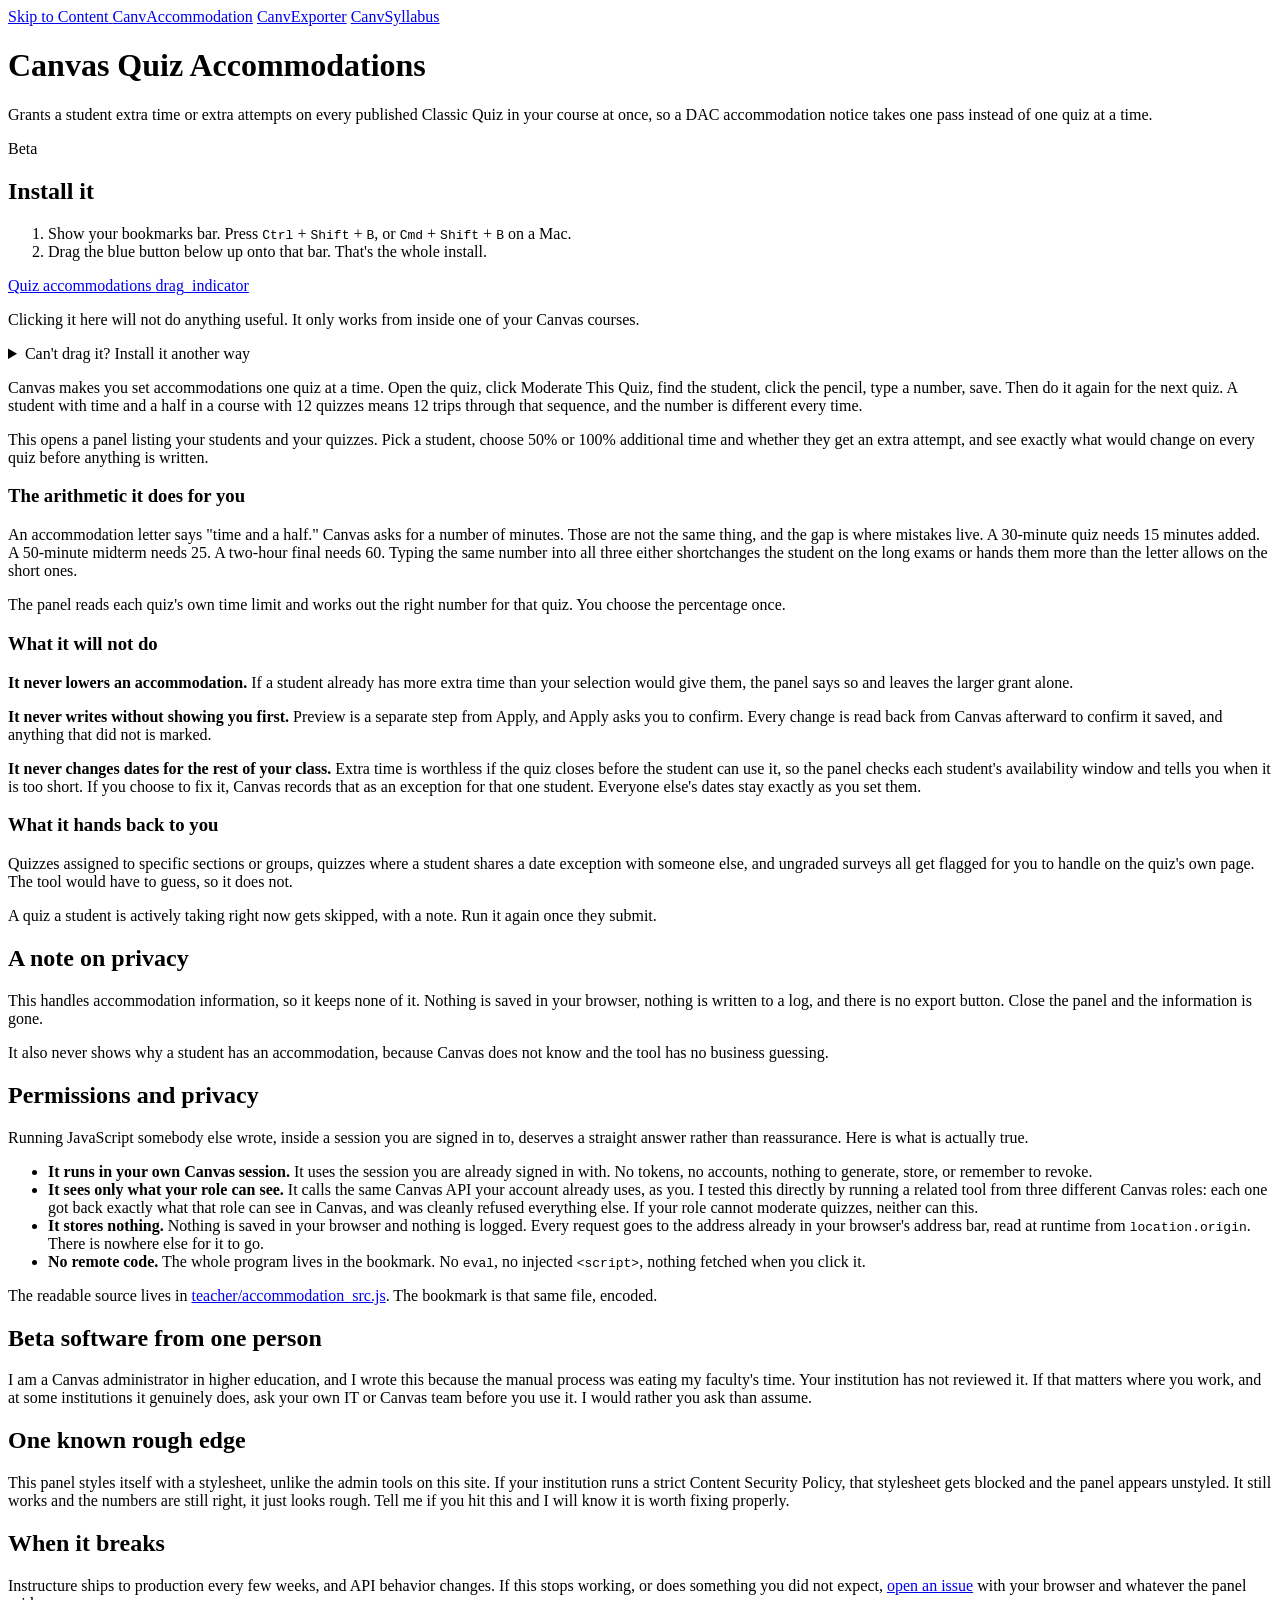
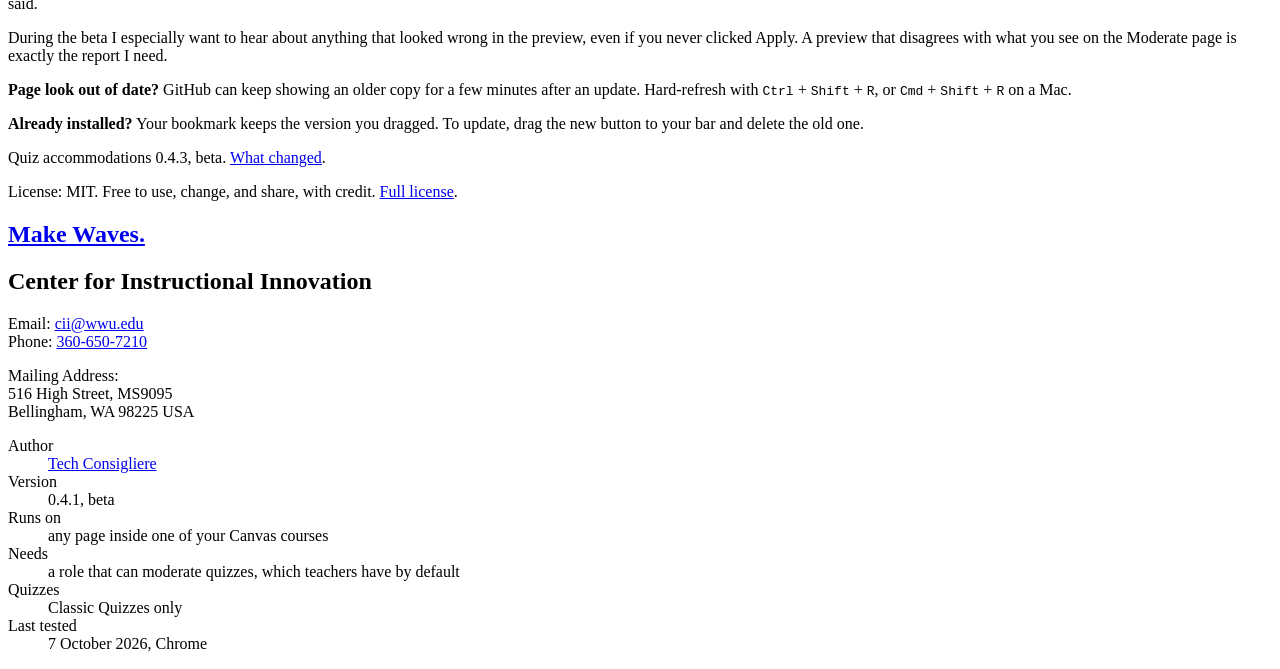
==== commit 08b3e5c1: "Clarify CanvAccommodation description on landing page." ====
--- a/index.html
+++ b/index.html
@@ -13,23 +13,22 @@
     
     <wwu-header sitename="Canvas Tool" sitename-link='https://canvastools.wwu.edu'></wwu-header>
     <wwu-main-nav>      
-      <a href="https://canvastools.wwu.edu/CanvAccomodation">CanvAccommodation</a>              
-      <a href="https://canvastools.wwu.edu/Exporter">CanvExporter</a>          
-      <a href="https://canvastools.wwu.edu/Syllabus">CanvSyllabus</a>     
+      <a href="https://wwu-webtech.github.io/CanvAccommodation/">CanvAccommodation</a>              
+      <a href="https://wwu-webtech.github.io/CanvExporter">CanvExporter</a>          
+      <a href="https://wwu-webtech.github.io/CanvSyllabus/">CanvSyllabus</a>     
     </wwu-main-nav>
   </header>
   
   <main id="main-content" class="page-content">
     <div class="region-wrapper">
       <div class="layout layout--onecol">
-        <div class="layout__region layout__region--content">
-          <h1 class="text-align-center">Canvas Quiz Accommodations</h1>
-          <p>A browser tool for your own Canvas courses. It runs inside a Canvas tab you are already signed in to, using your own account and your own permissions. No tokens, nothing to install.</p>
+        <h1 class="text-align-center">Canvas Quiz Accommodations</h1>
+        <div class="layout__region layout__region--content">          
+          <p>Grants a student extra time or extra attempts on every published Classic Quiz in your course at once, so a DAC accommodation notice takes one pass instead of one quiz at a time.</p>
           <div class="taxonomy-terms standard-margin--bottom"><span class="taxonomy-term">Beta</span></div>
           
-          <h2>Install it</h2>
-          
           <div class="lightest-blue-bg standard-padding double-margin--top" id="install">
+            <h2 class="no-margin--top">Install it</h2>
             <ol>
               <li>Show your bookmarks bar. Press <kbd>Ctrl</kbd> + <kbd>Shift</kbd> + <kbd>B</kbd>, or <kbd>Cmd</kbd> + <kbd>Shift</kbd> + <kbd>B</kbd> on a Mac.</li>
               <li>Drag the blue button below up onto that bar. That's the whole install.</li>
@@ -110,9 +109,11 @@
             <p><strong>Already installed?</strong> Your bookmark keeps the version you dragged. To update, drag the new button to your bar and delete the old one.</p>
           </div>
           
-          <p>Quiz accommodations 0.4.3, beta. <a href="https://github.com/techconsigliere/CanvAccommodation/commits/main/teacher/accommodation_src.js">What changed</a>.</p>
-          
-          <p>License: MIT. Free to use, change, and share, with credit. <a href="https://github.com/techconsigliere/CanvAccommodation/blob/main/LICENSE">Full license</a>.</p>
+          <div class="font-size--smaller">
+            <p>Quiz accommodations 0.4.3, beta. <a href="https://github.com/techconsigliere/CanvAccommodation/commits/main/teacher/accommodation_src.js">What changed</a>.</p>
+            
+            <p>License: MIT. Free to use, change, and share, with credit. <a href="https://github.com/techconsigliere/CanvAccommodation/blob/main/LICENSE">Full license</a>.</p>
+          </div>
         </div>
       </div>
     </div>
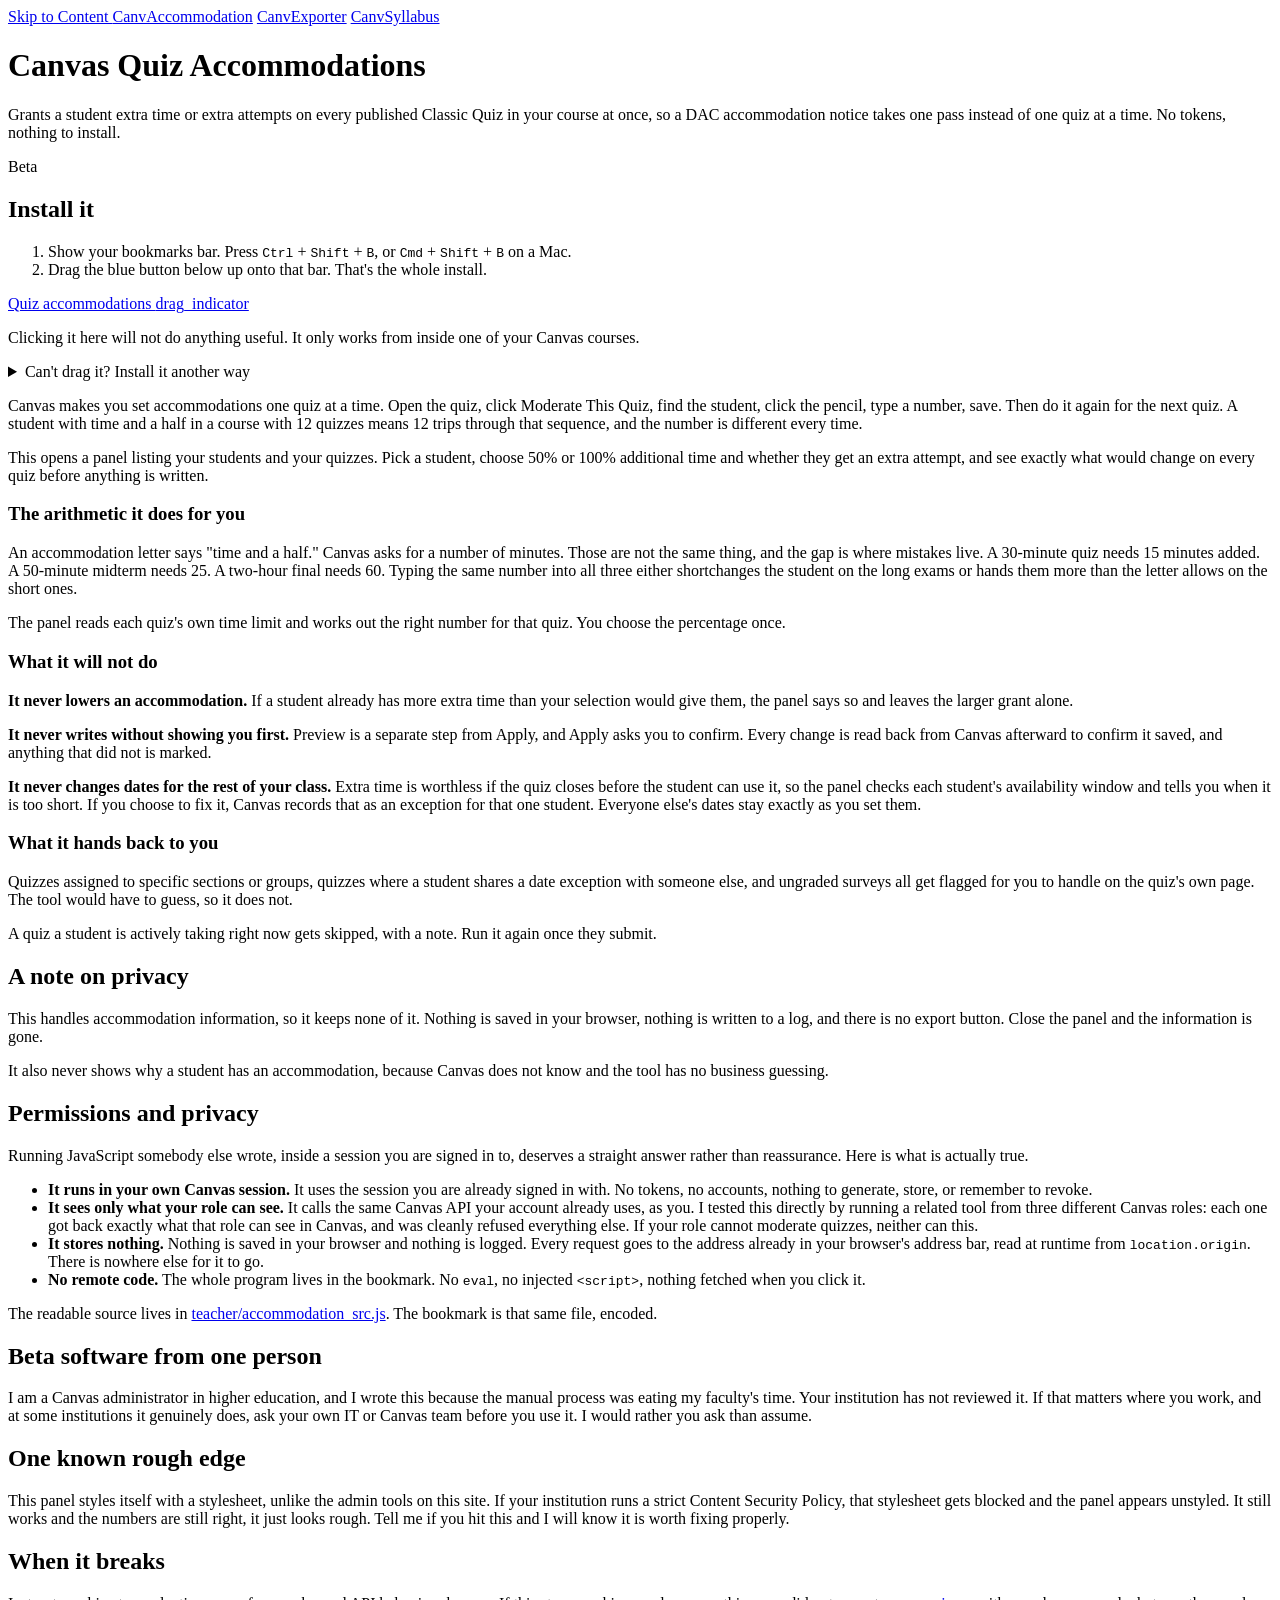
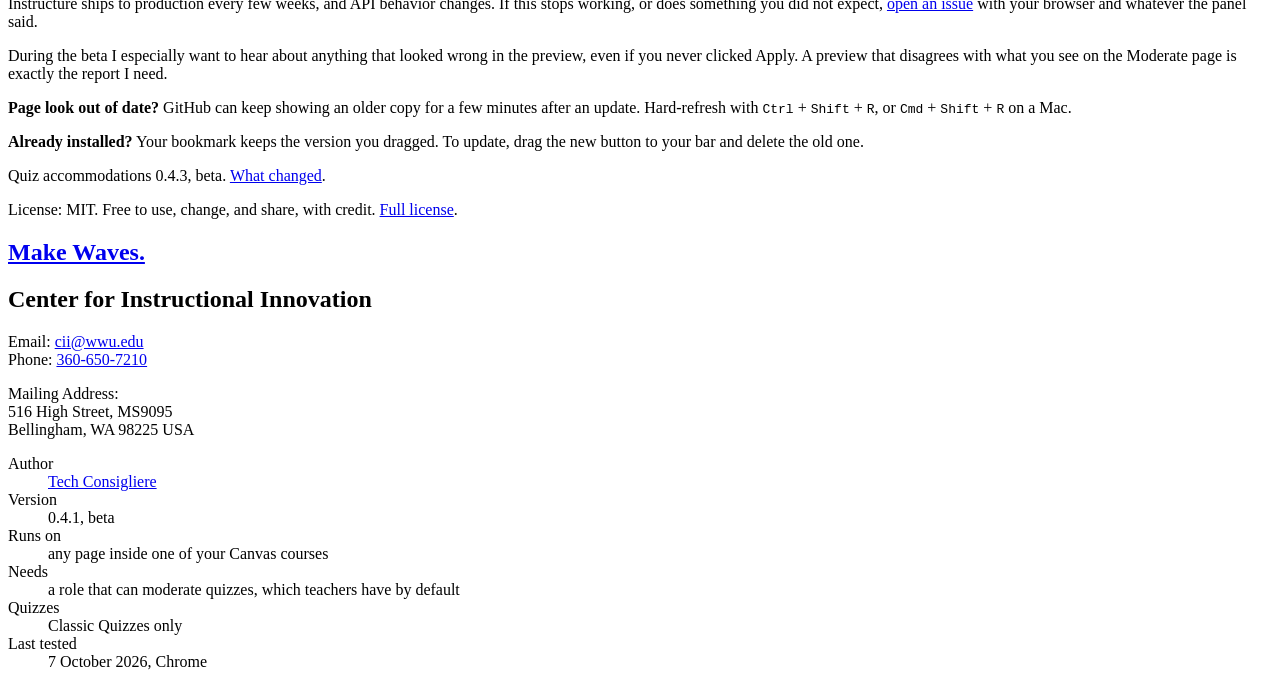
==== commit d12a4d2a: "Clarify CanvAccommodation description on landing page." ====
--- a/index.html
+++ b/index.html
@@ -24,7 +24,7 @@
       <div class="layout layout--onecol">
         <h1 class="text-align-center">Canvas Quiz Accommodations</h1>
         <div class="layout__region layout__region--content">          
-          <p>Grants a student extra time or extra attempts on every published Classic Quiz in your course at once, so a DAC accommodation notice takes one pass instead of one quiz at a time.</p>
+          <p>Grants a student extra time or extra attempts on every published Classic Quiz in your course at once, so a DAC accommodation notice takes one pass instead of one quiz at a time. No tokens, nothing to install.</p>
           <div class="taxonomy-terms standard-margin--bottom"><span class="taxonomy-term">Beta</span></div>
           
           <div class="lightest-blue-bg standard-padding double-margin--top" id="install">
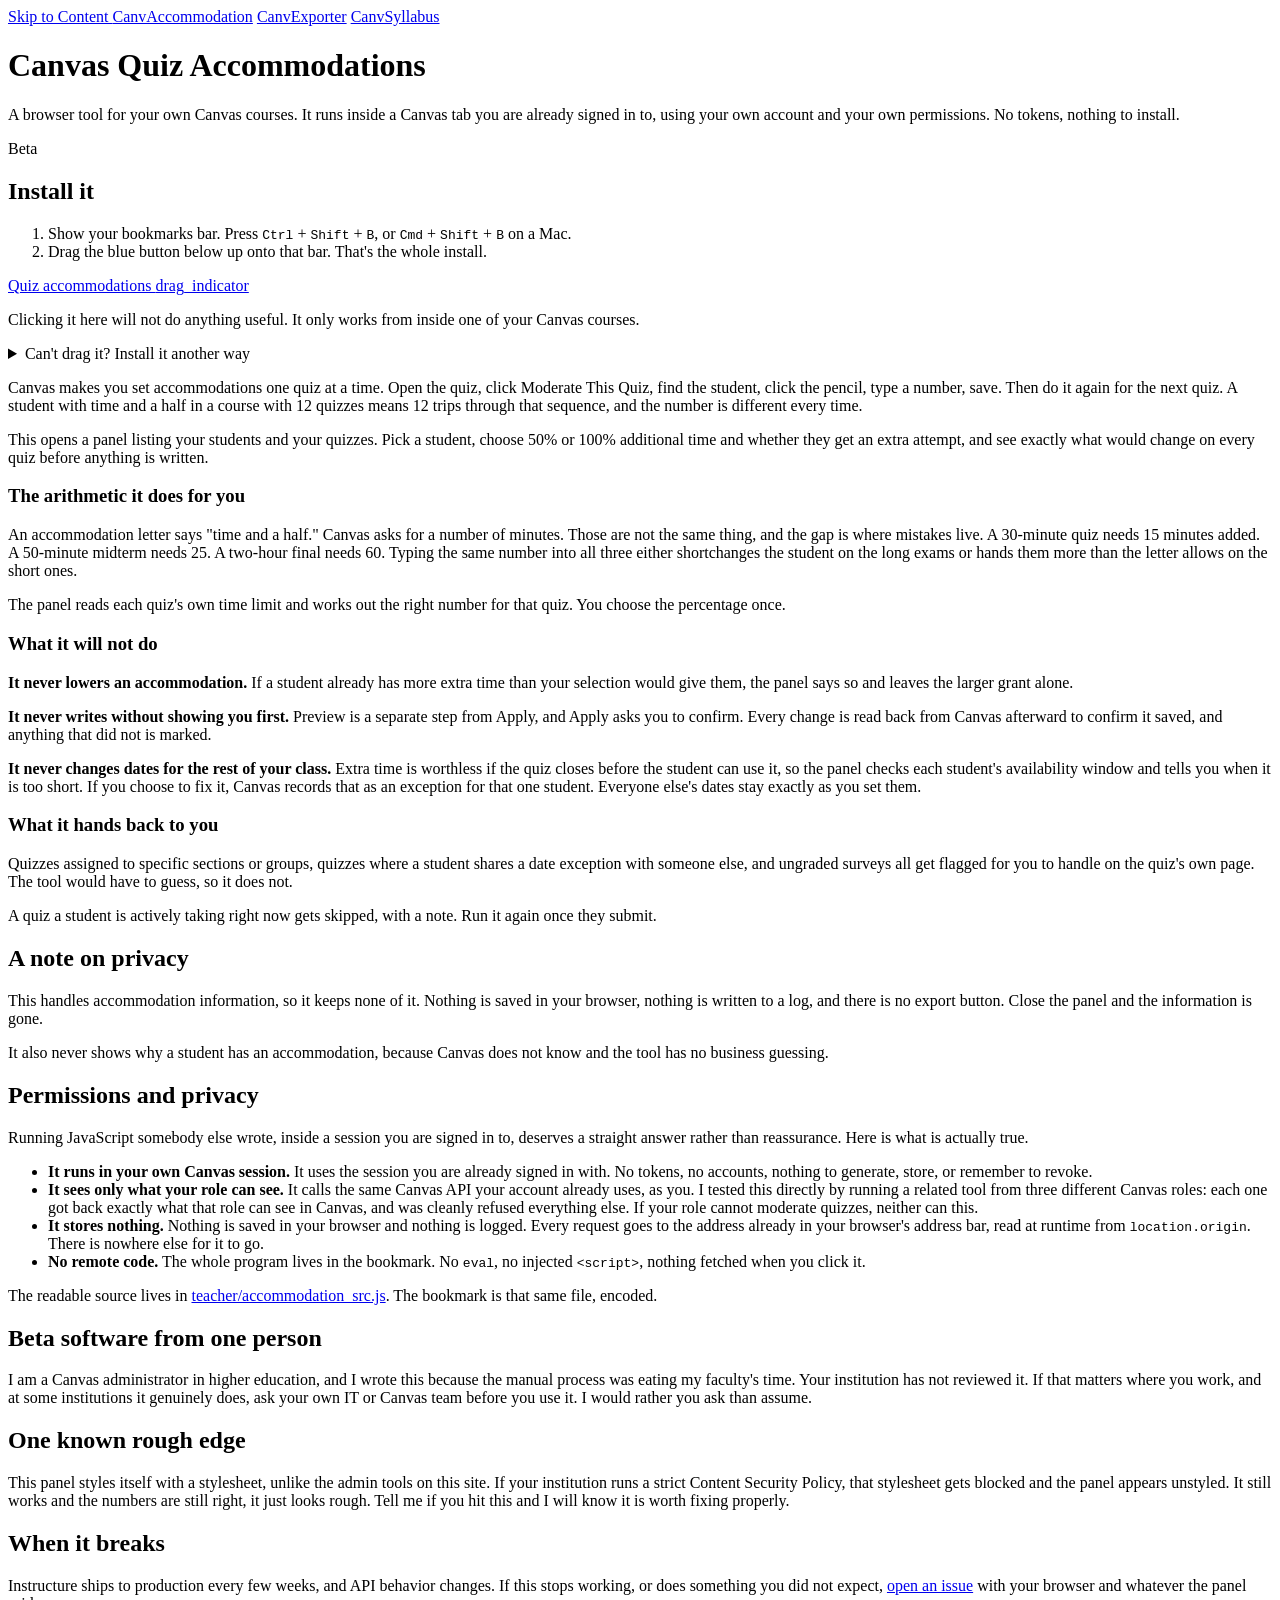
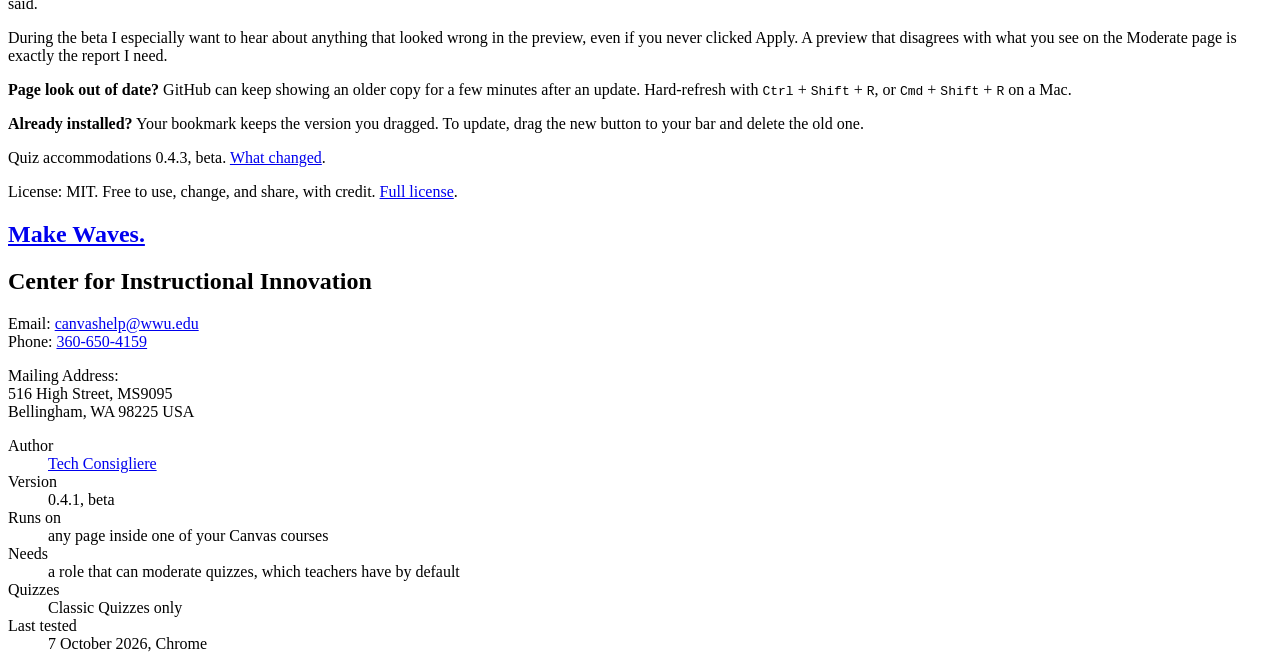
==== commit 72bbddb3: "text fixes" ====
--- a/index.html
+++ b/index.html
@@ -11,7 +11,7 @@
   <header>
     <a href="#main-content" class="skip-link"><span class="skip-link-text">Skip to Content </span></a>
     
-    <wwu-header sitename="Canvas Tool" sitename-link='https://canvastools.wwu.edu'></wwu-header>
+    <wwu-header sitename="Canvas Tools" sitename-link='https://canvastools.wwu.edu'></wwu-header>
     <wwu-main-nav>      
       <a href="https://wwu-webtech.github.io/CanvAccommodation/">CanvAccommodation</a>              
       <a href="https://wwu-webtech.github.io/CanvExporter">CanvExporter</a>          
@@ -24,7 +24,7 @@
       <div class="layout layout--onecol">
         <h1 class="text-align-center">Canvas Quiz Accommodations</h1>
         <div class="layout__region layout__region--content">          
-          <p>Grants a student extra time or extra attempts on every published Classic Quiz in your course at once, so a DAC accommodation notice takes one pass instead of one quiz at a time. No tokens, nothing to install.</p>
+          <p>A browser tool for your own Canvas courses. It runs inside a Canvas tab you are already signed in to, using your own account and your own permissions. No tokens, nothing to install.</p>
           <div class="taxonomy-terms standard-margin--bottom"><span class="taxonomy-term">Beta</span></div>
           
           <div class="lightest-blue-bg standard-padding double-margin--top" id="install">
@@ -129,8 +129,8 @@
         <h2 class="no-margin--top">Center for Instructional Innovation</h2>
         
         <p>
-          Email: <a href="mailto:cii@wwu.edu">cii@wwu.edu</a><br/>
-          Phone: <a href="tel:360-650-7210">360-650-7210</a>          
+          Email: <a href="mailto:canvashelp@wwu.edu">canvashelp@wwu.edu</a><br/>
+          Phone: <a href="tel:360-650-4159">360-650-4159</a>          
         </p>
         
         <p>
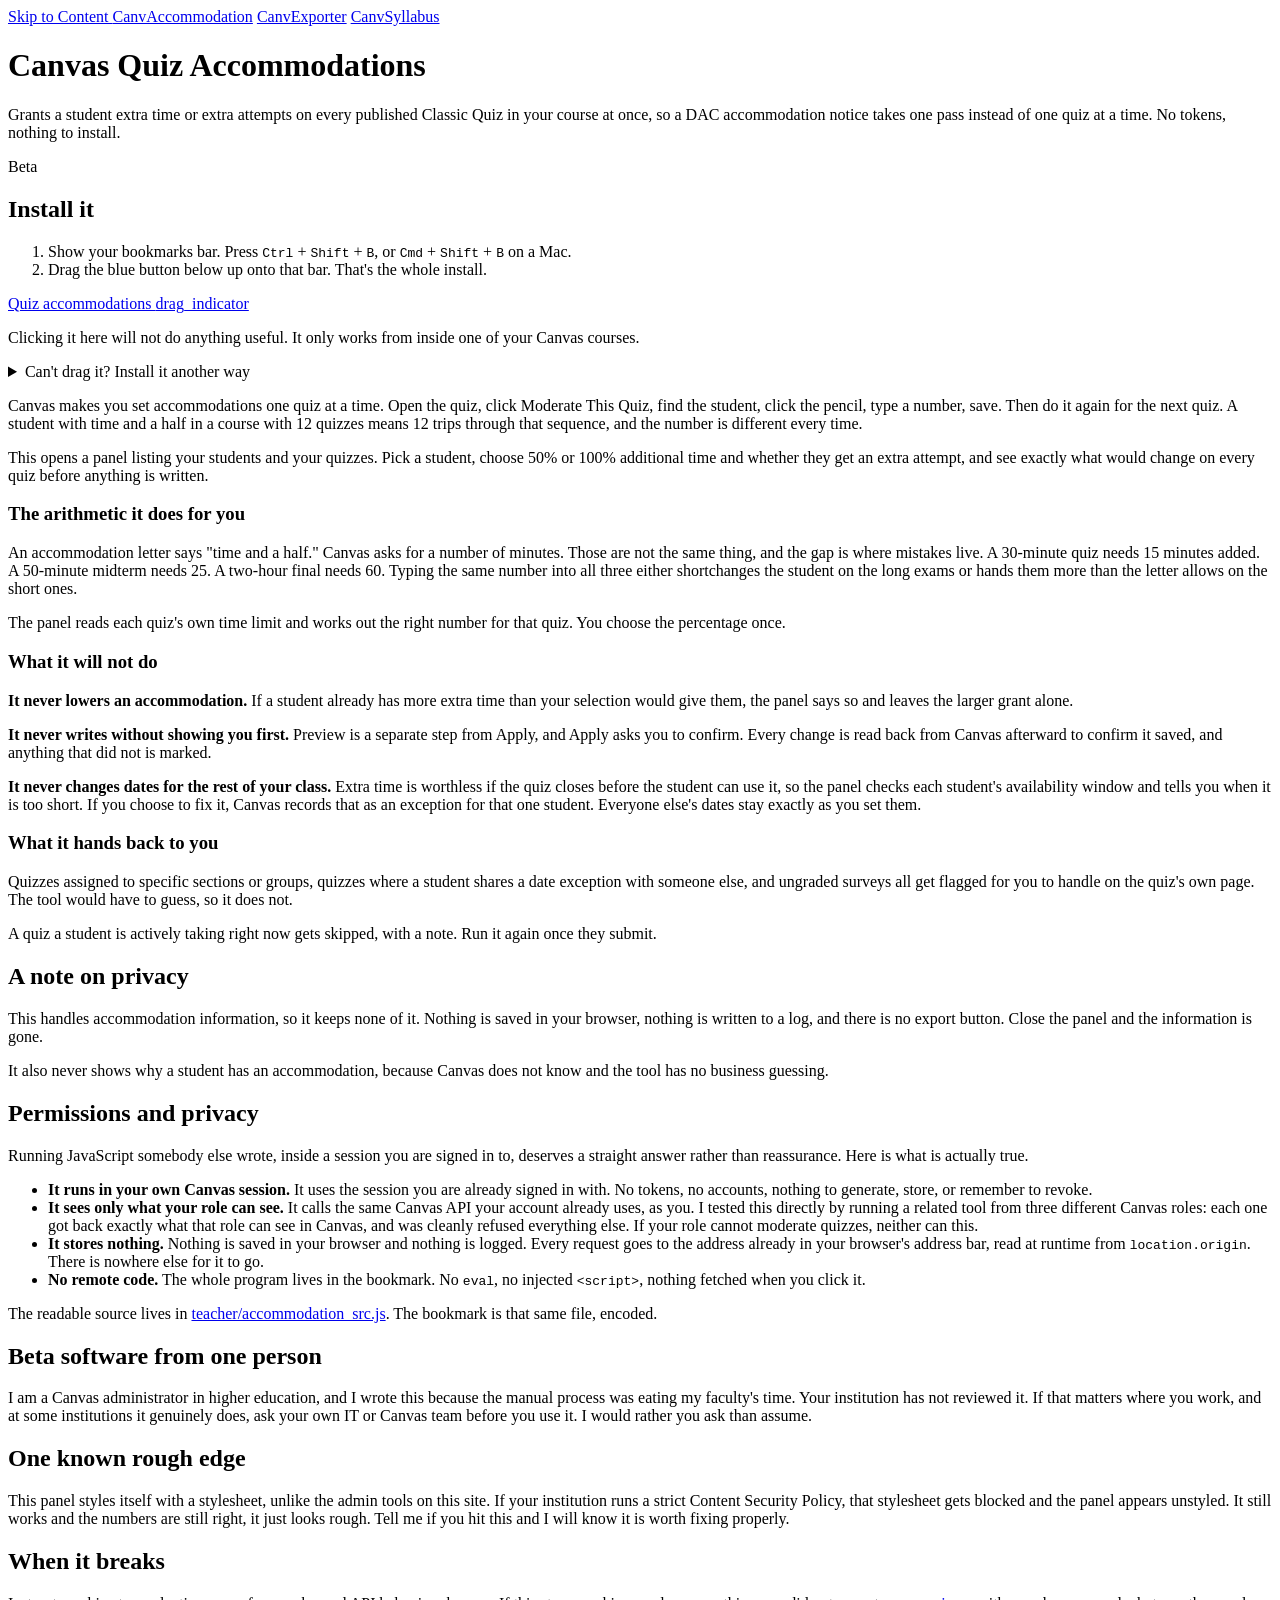
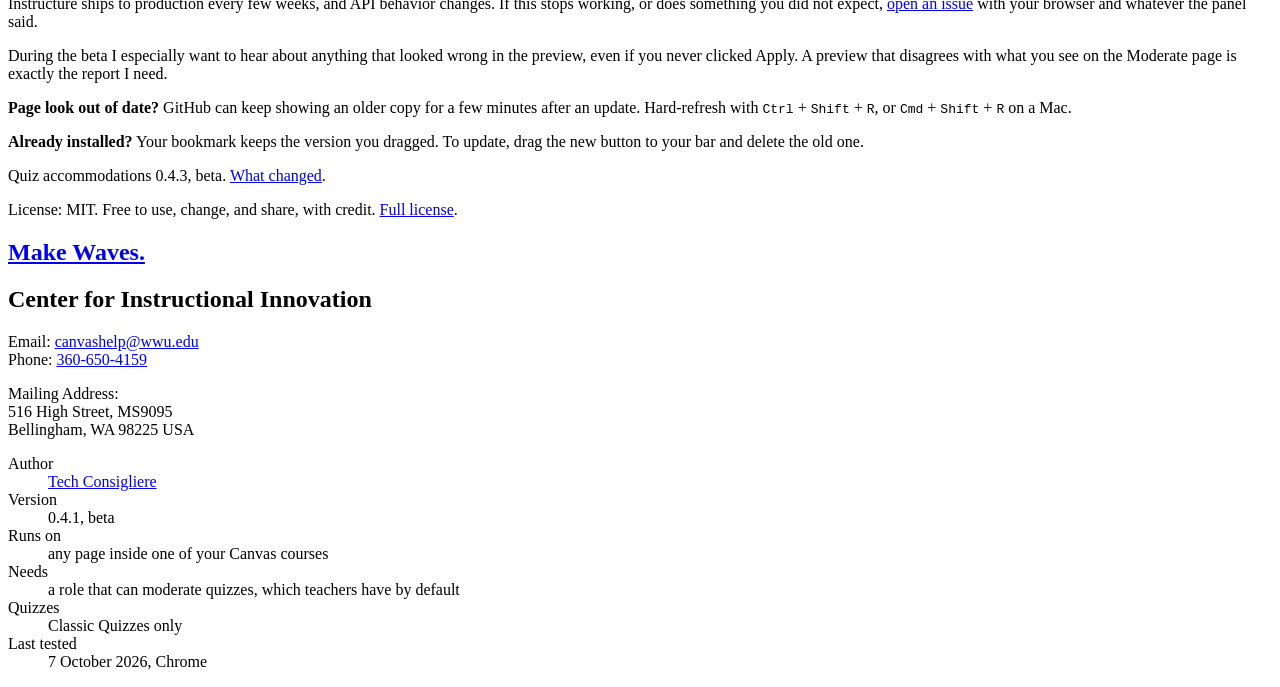
==== commit 177fd0ba: "Merge branch 'main' into masons7/text-fixes" ====
--- a/index.html
+++ b/index.html
@@ -24,7 +24,7 @@
       <div class="layout layout--onecol">
         <h1 class="text-align-center">Canvas Quiz Accommodations</h1>
         <div class="layout__region layout__region--content">          
-          <p>A browser tool for your own Canvas courses. It runs inside a Canvas tab you are already signed in to, using your own account and your own permissions. No tokens, nothing to install.</p>
+          <p>Grants a student extra time or extra attempts on every published Classic Quiz in your course at once, so a DAC accommodation notice takes one pass instead of one quiz at a time. No tokens, nothing to install.</p>
           <div class="taxonomy-terms standard-margin--bottom"><span class="taxonomy-term">Beta</span></div>
           
           <div class="lightest-blue-bg standard-padding double-margin--top" id="install">
